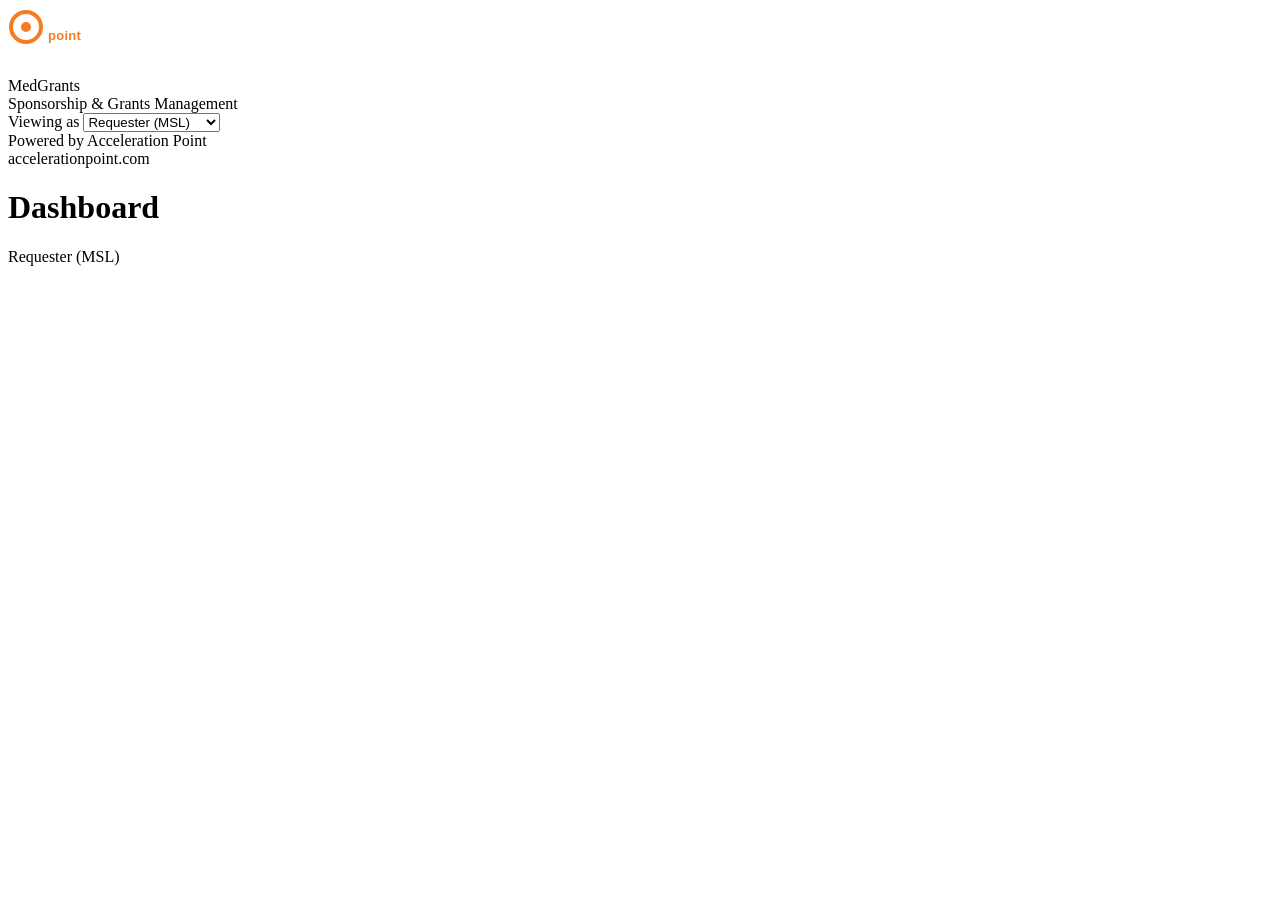
==== index.html @ fbe3c00a "Rename medgrants/index.html to index.html" ====
<!DOCTYPE html>
<html>
<head>
<meta charset="UTF-8">
<title>MedGrants — Sponsorship & Grants Management</title>
<link rel="stylesheet" href="styles.css">
</head>
<body>
<div class="toast" id="toast"></div>
<div class="app">
  <div class="sidebar">
    <div class="sidebar-brand">
      <!-- Acceleration Point Logo SVG -->
      <div id="apLogoBlock" style="margin-bottom:14px">
        <svg width="160" height="38" viewBox="0 0 160 38" xmlns="http://www.w3.org/2000/svg">
          <!-- Orange ring icon -->
          <circle cx="18" cy="19" r="15" fill="none" stroke="#F57C20" stroke-width="4"/>
          <circle cx="18" cy="19" r="5" fill="#F57C20"/>
          <!-- "acceleration" text -->
          <text x="40" y="17" font-family="-apple-system,BlinkMacSystemFont,'Segoe UI',sans-serif" font-size="13" font-weight="700" fill="#ffffff" letter-spacing="0.02em">acceleration</text>
          <!-- "point" text -->
          <text x="40" y="32" font-family="-apple-system,BlinkMacSystemFont,'Segoe UI',sans-serif" font-size="13" font-weight="700" fill="#F57C20" letter-spacing="0.02em">point</text>
        </svg>
      </div>
      <div style="height:1px;background:rgba(255,255,255,0.1);margin-bottom:12px"></div>
      <div class="product-name" id="brandProduct">MedGrants</div>
      <div class="product-sub">Sponsorship &amp; Grants Management</div>
    </div>
    <div class="role-switcher">
      <label>Viewing as</label>
      <select id="roleSelect" onchange="setRole(this.value)">
        <option value="requester">Requester (MSL)</option>
        <option value="budget">Budget Owner</option>
        <option value="medical">Medical Reviewer</option>
        <option value="legal">Legal / Compliance</option>
        <option value="admin">Admin / Leadership</option>
      </select>
    </div>
    <nav class="nav" id="sidebarNav"></nav>
    <div class="sidebar-footer">
      <div class="ap-credit" id="sidebarCredit">Powered by Acceleration Point<br>accelerationpoint.com</div>
    </div>
  </div>
  <div class="main">
    <div class="topbar">
      <h1 id="topbarTitle">Dashboard</h1>
      <div class="topbar-right">
        <span class="topbar-badge" id="topbarRole">Requester (MSL)</span>
        <button class="btn sm primary" id="topbarNewBtn" onclick="showView('submit')" style="display:none">+ New Request</button>
      </div>
    </div>
    <div class="content" id="mainContent"></div>
  </div>
</div>
<div class="overlay" id="overlay" onclick="closeDetail()"></div>
<div class="detail-panel" id="detailPanel"></div>

<script src="app.js"></script>
</body>
</html>
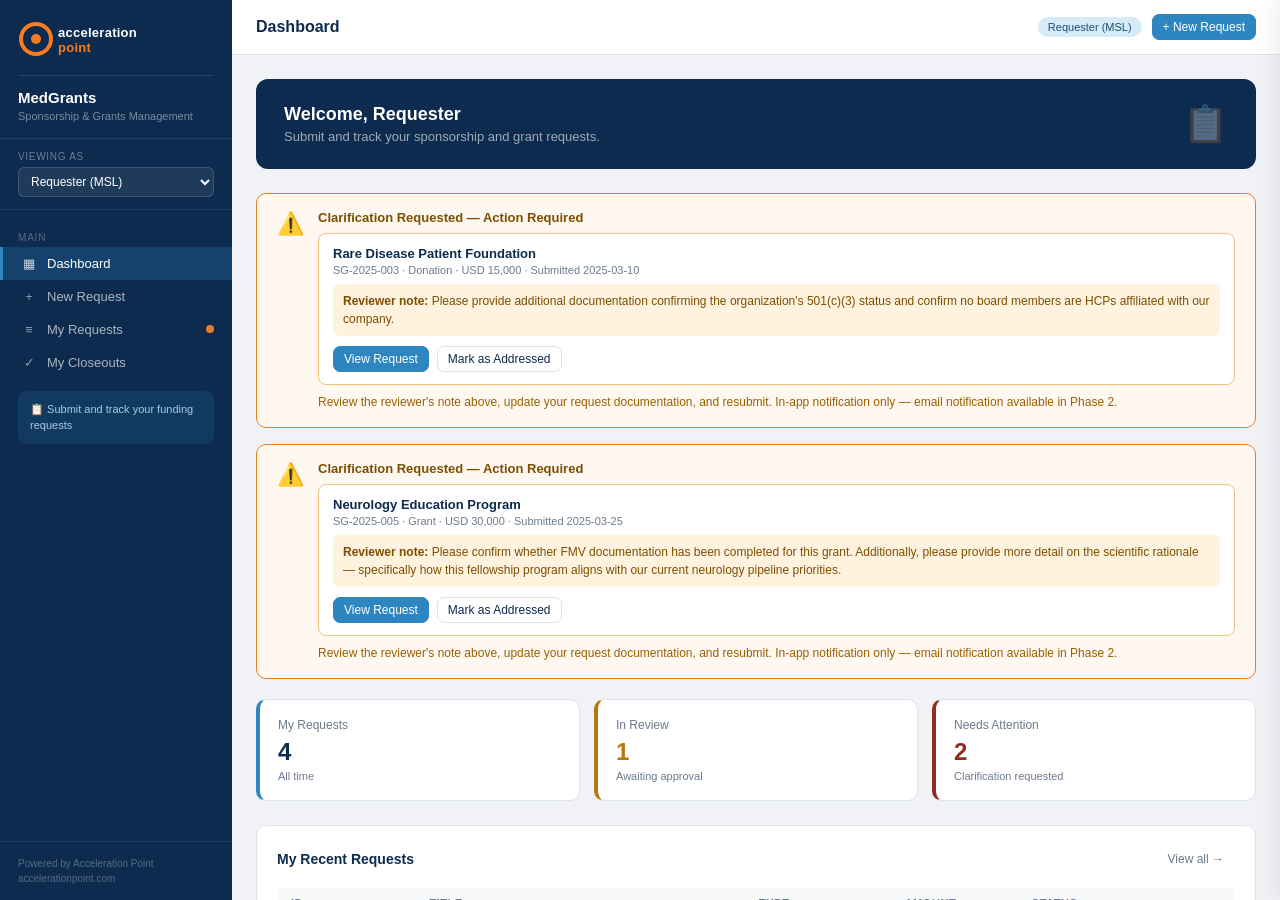
==== commit 733e1a1a: "Add files via upload Updated file" ====
--- a/index.html
+++ b/index.html
@@ -3,7 +3,166 @@
 <head>
 <meta charset="UTF-8">
 <title>MedGrants — Sponsorship & Grants Management</title>
-<link rel="stylesheet" href="styles.css">
+<style>
+  * { box-sizing: border-box; margin: 0; padding: 0; }
+  body { font-family: -apple-system, BlinkMacSystemFont, 'Segoe UI', sans-serif; background: #f0f2f5; color: #1a1a2e; font-size: 15px; }
+  :root {
+    --ap-navy: #0d2b4e; --ap-blue: #1a5276; --ap-accent: #2e86c1;
+    --ap-light: #d6eaf8; --ap-green: #1e8449; --ap-amber: #b7770d;
+    --ap-red: #922b21; --ap-border: #dde3ea; --ap-bg: #f0f2f5;
+    --ap-surface: #ffffff; --ap-muted: #6b7a8d;
+  }
+  .app { display: flex; height: 100vh; }
+  .sidebar { width: 232px; background: var(--ap-navy); display: flex; flex-direction: column; flex-shrink: 0; }
+  .sidebar-brand { padding: 20px 18px 16px; border-bottom: 1px solid rgba(255,255,255,0.1); }
+  .sidebar-brand .ap-logo { font-size: 13px; font-weight: 700; color: #fff; letter-spacing: 0.04em; margin-bottom: 2px; }
+  .sidebar-brand .ap-tag { font-size: 10px; color: rgba(255,255,255,0.5); letter-spacing: 0.06em; text-transform: uppercase; margin-bottom: 10px; }
+  .sidebar-brand .product-name { font-size: 15px; font-weight: 600; color: #fff; line-height: 1.3; }
+  .sidebar-brand .product-sub { font-size: 11px; color: rgba(255,255,255,0.45); margin-top: 2px; }
+  .role-switcher { padding: 12px 18px; border-bottom: 1px solid rgba(255,255,255,0.08); }
+  .role-switcher label { font-size: 10px; color: rgba(255,255,255,0.4); display: block; margin-bottom: 5px; text-transform: uppercase; letter-spacing: 0.07em; }
+  .role-switcher select { width: 100%; font-size: 12px; padding: 6px 8px; border: 1px solid rgba(255,255,255,0.15); border-radius: 6px; background: rgba(255,255,255,0.08); color: #fff; font-family: inherit; }
+  .role-switcher select option { background: #1a3a5c; color: #fff; }
+  .nav { padding: 10px 0; flex: 1; overflow-y: auto; }
+  .nav-section { font-size: 10px; color: rgba(255,255,255,0.3); text-transform: uppercase; letter-spacing: 0.08em; padding: 12px 18px 4px; }
+  .nav-item { display: flex; align-items: center; gap: 10px; padding: 9px 18px; cursor: pointer; font-size: 13px; color: rgba(255,255,255,0.65); border-left: 3px solid transparent; transition: all 0.15s; }
+  .nav-item:hover { background: rgba(255,255,255,0.06); color: #fff; }
+  .nav-item.active { color: #fff; background: rgba(46,134,193,0.25); border-left: 3px solid var(--ap-accent); font-weight: 500; }
+  .nav-icon { width: 16px; text-align: center; font-size: 13px; opacity: 0.8; }
+  .nav-badge { margin-left: auto; background: #c0392b; color: #fff; font-size: 10px; font-weight: 600; padding: 2px 6px; border-radius: 10px; display: none; }
+  .role-banner { margin: 10px 18px; padding: 10px 12px; border-radius: 8px; font-size: 11px; line-height: 1.5; }
+  .sidebar-footer { padding: 14px 18px; border-top: 1px solid rgba(255,255,255,0.08); }
+  .sidebar-footer .ap-credit { font-size: 10px; color: rgba(255,255,255,0.3); line-height: 1.5; }
+  .main { flex: 1; overflow-y: auto; display: flex; flex-direction: column; min-width: 0; }
+  .topbar { background: var(--ap-surface); border-bottom: 1px solid var(--ap-border); padding: 14px 24px; display: flex; align-items: center; justify-content: space-between; flex-shrink: 0; }
+  .topbar h1 { font-size: 16px; font-weight: 600; color: var(--ap-navy); }
+  .topbar-right { display: flex; align-items: center; gap: 10px; }
+  .topbar-badge { font-size: 11px; background: var(--ap-light); color: var(--ap-blue); padding: 4px 10px; border-radius: 20px; font-weight: 500; }
+  .content { padding: 24px; flex: 1; }
+  .btn { padding: 7px 14px; border-radius: 7px; font-size: 13px; cursor: pointer; border: 1px solid var(--ap-border); background: var(--ap-surface); color: var(--ap-navy); font-family: inherit; transition: all 0.15s; font-weight: 500; }
+  .btn:hover { background: #f0f2f5; }
+  .btn.primary { background: var(--ap-accent); color: #fff; border-color: var(--ap-accent); }
+  .btn.primary:hover { background: var(--ap-blue); }
+  .btn.danger { background: var(--ap-red); color: #fff; border-color: var(--ap-red); }
+  .btn.success { background: var(--ap-green); color: #fff; border-color: var(--ap-green); }
+  .btn.warning { background: var(--ap-amber); color: #fff; border-color: var(--ap-amber); }
+  .btn.sm { padding: 5px 10px; font-size: 12px; }
+  .btn.ghost { background: transparent; border-color: transparent; color: var(--ap-muted); }
+  .btn.ghost:hover { background: #f0f2f5; color: var(--ap-navy); }
+  .stats-grid { display: grid; grid-template-columns: repeat(4, 1fr); gap: 14px; margin-bottom: 24px; }
+  .stats-grid-3 { display: grid; grid-template-columns: repeat(3, 1fr); gap: 14px; margin-bottom: 24px; }
+  .stats-grid-2 { display: grid; grid-template-columns: repeat(2, 1fr); gap: 14px; margin-bottom: 24px; }
+  .stat-card { background: var(--ap-surface); border: 1px solid var(--ap-border); border-radius: 10px; padding: 18px; }
+  .stat-card.accent-left { border-left: 4px solid var(--ap-accent); }
+  .stat-card.green-left { border-left: 4px solid var(--ap-green); }
+  .stat-card.amber-left { border-left: 4px solid var(--ap-amber); }
+  .stat-card.red-left { border-left: 4px solid var(--ap-red); }
+  .stat-label { font-size: 12px; color: var(--ap-muted); margin-bottom: 6px; font-weight: 500; }
+  .stat-value { font-size: 24px; font-weight: 700; color: var(--ap-navy); }
+  .stat-sub { font-size: 11px; color: var(--ap-muted); margin-top: 4px; }
+  .card { background: var(--ap-surface); border: 1px solid var(--ap-border); border-radius: 10px; padding: 20px; margin-bottom: 16px; }
+  .card-header { display: flex; align-items: center; justify-content: space-between; margin-bottom: 16px; }
+  .card-title { font-size: 14px; font-weight: 600; color: var(--ap-navy); }
+  table { width: 100%; border-collapse: collapse; font-size: 13px; }
+  th { text-align: left; padding: 9px 14px; font-size: 11px; font-weight: 600; color: var(--ap-muted); border-bottom: 1px solid var(--ap-border); letter-spacing: 0.05em; text-transform: uppercase; background: #f8f9fb; }
+  td { padding: 11px 14px; border-bottom: 1px solid var(--ap-border); color: var(--ap-navy); vertical-align: middle; }
+  tr:last-child td { border-bottom: none; }
+  tr:hover td { background: #f8f9fb; }
+  .badge { display: inline-block; padding: 3px 9px; border-radius: 20px; font-size: 11px; font-weight: 600; }
+  .badge-pending { background: #fef3cd; color: #856404; }
+  .badge-medical { background: #d1ecf1; color: #0c5460; }
+  .badge-legal { background: #e2d9f3; color: #4a235a; }
+  .badge-approved { background: #d4edda; color: #155724; }
+  .badge-rejected { background: #f8d7da; color: #721c24; }
+  .badge-closed { background: #d1f5e8; color: #0a4d30; }
+  .badge-clarify { background: #fde8d8; color: #7d3010; }
+  .badge-type { background: #eef0f3; color: #4a5568; }
+  .badge-overdue { background: #fde8d8; color: #7d3010; }
+  .form-grid { display: grid; grid-template-columns: 1fr 1fr; gap: 16px; }
+  .form-group { display: flex; flex-direction: column; gap: 6px; }
+  .form-group.full { grid-column: 1 / -1; }
+  .form-group label { font-size: 12px; font-weight: 600; color: #374151; }
+  .form-group input, .form-group select, .form-group textarea { padding: 9px 11px; border: 1px solid #d1d5db; border-radius: 7px; font-size: 13px; font-family: inherit; background: #fff; color: var(--ap-navy); transition: border 0.15s; }
+  .form-group input:focus, .form-group select:focus, .form-group textarea:focus { outline: none; border-color: var(--ap-accent); box-shadow: 0 0 0 3px rgba(46,134,193,0.1); }
+  .form-group textarea { resize: vertical; min-height: 88px; }
+  .form-hint { font-size: 11px; color: var(--ap-muted); margin-top: 1px; }
+  .form-section-title { font-size: 11px; font-weight: 700; color: var(--ap-blue); text-transform: uppercase; letter-spacing: 0.08em; padding: 14px 0 8px; border-top: 1px solid var(--ap-border); grid-column: 1 / -1; margin-top: 6px; }
+  .form-section-title:first-child { border-top: none; margin-top: 0; padding-top: 0; }
+  .detail-panel { position: fixed; top: 0; right: 0; width: 560px; height: 100vh; background: var(--ap-surface); border-left: 1px solid var(--ap-border); z-index: 100; overflow-y: auto; transform: translateX(100%); transition: transform 0.22s cubic-bezier(.4,0,.2,1); box-shadow: -4px 0 24px rgba(0,0,0,0.08); }
+  .detail-panel.open { transform: translateX(0); }
+  .detail-header { padding: 20px 24px; border-bottom: 1px solid var(--ap-border); display: flex; align-items: flex-start; justify-content: space-between; position: sticky; top: 0; background: var(--ap-surface); z-index: 10; }
+  .detail-body { padding: 20px 24px; }
+  .info-row { display: flex; border-bottom: 1px solid #f0f2f5; padding: 10px 0; }
+  .info-label { width: 180px; font-size: 12px; color: var(--ap-muted); flex-shrink: 0; font-weight: 500; }
+  .info-value { font-size: 13px; color: var(--ap-navy); }
+  .audit-entry { padding: 10px 0; border-bottom: 1px solid #f0f2f5; display: flex; gap: 12px; }
+  .audit-time { font-size: 11px; color: var(--ap-muted); width: 140px; flex-shrink: 0; }
+  .action-bar { display: flex; gap: 8px; padding: 14px 0; flex-wrap: wrap; }
+  .rationale-block { margin: 10px 0; padding: 14px; background: #f8f9fb; border-radius: 8px; border-left: 3px solid var(--ap-border); }
+  .rationale-block.company { border-left-color: var(--ap-accent); background: #f0f7ff; }
+  .rationale-block-label { font-size: 11px; font-weight: 700; color: var(--ap-muted); margin-bottom: 6px; text-transform: uppercase; letter-spacing: 0.05em; }
+  .rationale-block.company .rationale-block-label { color: var(--ap-accent); }
+  .rationale-block-text { font-size: 13px; line-height: 1.6; color: var(--ap-navy); }
+  .section-label { font-size: 11px; font-weight: 700; color: var(--ap-muted); text-transform: uppercase; letter-spacing: 0.07em; margin: 20px 0 10px; }
+  .progress-bar { height: 6px; background: #e8ecf0; border-radius: 3px; overflow: hidden; margin-top: 6px; }
+  .progress-fill { height: 100%; border-radius: 3px; transition: width 0.3s; }
+  .filter-bar { display: flex; gap: 8px; margin-bottom: 16px; align-items: center; flex-wrap: wrap; }
+  .filter-bar select, .filter-bar input { font-size: 13px; padding: 7px 11px; border: 1px solid #d1d5db; border-radius: 7px; background: #fff; color: var(--ap-navy); font-family: inherit; }
+  .overlay { position: fixed; inset: 0; background: rgba(13,43,78,0.3); z-index: 99; display: none; backdrop-filter: blur(2px); }
+  .overlay.open { display: block; }
+  .budget-bar-row { margin-bottom: 16px; }
+  .budget-bar-label { display: flex; justify-content: space-between; font-size: 12px; margin-bottom: 5px; color: var(--ap-navy); }
+  .empty-state { text-align: center; padding: 52px 24px; color: var(--ap-muted); font-size: 14px; }
+  .sla-indicator { display: flex; align-items: center; gap: 6px; font-size: 12px; }
+  .sla-dot { width: 8px; height: 8px; border-radius: 50%; flex-shrink: 0; }
+  .sla-ok { background: #27ae60; } .sla-warn { background: #e67e22; } .sla-over { background: #e74c3c; }
+  .closeout-form { background: #f8f9fb; border-radius: 8px; padding: 18px; margin-top: 12px; border: 1px solid var(--ap-border); }
+  .export-row { display: flex; gap: 8px; margin-bottom: 16px; flex-wrap: wrap; }
+  .toast { position: fixed; bottom: 28px; right: 28px; background: var(--ap-navy); color: #fff; padding: 14px 20px; border-radius: 10px; font-size: 13px; font-weight: 500; z-index: 200; opacity: 0; transform: translateY(10px); transition: all 0.25s; pointer-events: none; box-shadow: 0 4px 20px rgba(0,0,0,0.2); }
+  .toast.show { opacity: 1; transform: translateY(0); }
+  .settings-grid { display: grid; grid-template-columns: 220px 1fr; gap: 20px; }
+  .settings-nav { background: var(--ap-surface); border: 1px solid var(--ap-border); border-radius: 10px; overflow: hidden; height: fit-content; }
+  .settings-nav-item { padding: 11px 16px; font-size: 13px; cursor: pointer; color: var(--ap-muted); border-left: 3px solid transparent; transition: all 0.15s; }
+  .settings-nav-item:hover { background: #f8f9fb; color: var(--ap-navy); }
+  .settings-nav-item.active { color: var(--ap-navy); background: var(--ap-light); border-left-color: var(--ap-accent); font-weight: 600; }
+  .settings-panel { background: var(--ap-surface); border: 1px solid var(--ap-border); border-radius: 10px; padding: 24px; }
+  .settings-panel h3 { font-size: 15px; font-weight: 600; color: var(--ap-navy); margin-bottom: 6px; }
+  .settings-panel p { font-size: 13px; color: var(--ap-muted); margin-bottom: 20px; }
+  .tag-list { display: flex; flex-wrap: wrap; gap: 8px; margin-bottom: 14px; }
+  .tag-item { display: flex; align-items: center; gap: 6px; background: var(--ap-light); color: var(--ap-blue); padding: 5px 12px; border-radius: 20px; font-size: 13px; font-weight: 500; }
+  .tag-remove { cursor: pointer; color: var(--ap-blue); font-size: 14px; line-height: 1; opacity: 0.7; }
+  .tag-remove:hover { opacity: 1; }
+  .tag-add-row { display: flex; gap: 8px; }
+  .tag-add-row input { flex: 1; padding: 8px 11px; border: 1px solid #d1d5db; border-radius: 7px; font-size: 13px; font-family: inherit; }
+  .branding-preview { background: var(--ap-navy); color: #fff; border-radius: 10px; padding: 18px; margin-top: 16px; }
+  .branding-preview .prev-logo { font-size: 14px; font-weight: 700; }
+  .branding-preview .prev-tag { font-size: 10px; opacity: 0.5; text-transform: uppercase; letter-spacing: 0.06em; margin-bottom: 8px; }
+  .branding-preview .prev-product { font-size: 16px; font-weight: 600; margin-top: 6px; }
+  .divider { border: none; border-top: 1px solid var(--ap-border); margin: 20px 0; }
+  .sla-config-row { display: flex; align-items: center; gap: 12px; margin-bottom: 12px; }
+  .sla-config-row label { width: 180px; font-size: 13px; color: var(--ap-navy); font-weight: 500; }
+  .sla-config-row input { width: 80px; padding: 7px 10px; border: 1px solid #d1d5db; border-radius: 7px; font-size: 13px; text-align: center; }
+  .sla-config-row span { font-size: 12px; color: var(--ap-muted); }
+  .welcome-card { background: var(--ap-navy); color: #fff; border-radius: 12px; padding: 24px 28px; margin-bottom: 24px; display: flex; align-items: center; justify-content: space-between; }
+  .welcome-card .wc-left h2 { font-size: 18px; font-weight: 700; margin-bottom: 4px; }
+  .welcome-card .wc-left p { font-size: 13px; color: rgba(255,255,255,0.6); }
+  .welcome-card .wc-right { font-size: 36px; opacity: 0.3; }
+
+  /* ── Clarification Alert ── */
+  .clarify-alert { background: #fff8f0; border: 1.5px solid #e67e22; border-radius: 10px; padding: 16px 20px; margin-bottom: 16px; display: flex; gap: 14px; align-items: flex-start; }
+  .clarify-alert-icon { font-size: 22px; flex-shrink: 0; margin-top: 1px; }
+  .clarify-alert-body { flex: 1; }
+  .clarify-alert-title { font-size: 13px; font-weight: 700; color: #7d4e00; margin-bottom: 4px; }
+  .clarify-alert-desc { font-size: 12px; color: #9a6000; line-height: 1.5; }
+  .clarify-alert-actions { display: flex; gap: 8px; margin-top: 10px; flex-wrap: wrap; }
+  .clarify-item { background: #fff; border: 1px solid #f0c080; border-radius: 8px; padding: 12px 14px; margin-bottom: 8px; }
+  .clarify-item-title { font-size: 13px; font-weight: 600; color: var(--ap-navy); margin-bottom: 3px; }
+  .clarify-item-meta { font-size: 11px; color: var(--ap-muted); margin-bottom: 8px; }
+  .clarify-item-note { font-size: 12px; color: #7d4e00; background: #fff3e0; padding: 8px 10px; border-radius: 6px; margin-bottom: 8px; line-height: 1.5; }
+
+  /* Notification dot on nav */
+  .nav-alert-dot { width: 8px; height: 8px; background: #e67e22; border-radius: 50%; margin-left: auto; flex-shrink: 0; }
+</style>
 </head>
 <body>
 <div class="toast" id="toast"></div>
@@ -55,6 +214,595 @@
 <div class="overlay" id="overlay" onclick="closeDetail()"></div>
 <div class="detail-panel" id="detailPanel"></div>
 
-<script src="app.js"></script>
+<script>
+function saveState(){try{localStorage.setItem('mg_requests',JSON.stringify(STATE.requests));localStorage.setItem('mg_budgets',JSON.stringify(STATE.budgets));}catch(e){}}
+function saveSettings(){try{localStorage.setItem('mg_settings',JSON.stringify(SETTINGS));}catch(e){}}
+function loadSettings(){try{const s=localStorage.getItem('mg_settings');if(s)Object.assign(SETTINGS,JSON.parse(s));}catch(e){}}
+function loadState(){try{const r=localStorage.getItem('mg_requests');const b=localStorage.getItem('mg_budgets');if(r)STATE.requests=JSON.parse(r);if(b)STATE.budgets=JSON.parse(b);}catch(e){}}
+
+const ROLE_NAV = {
+  requester:[
+    {id:'dashboard',label:'Dashboard',icon:'▦',section:'Main'},
+    {id:'submit',label:'New Request',icon:'+'},
+    {id:'myrequests',label:'My Requests',icon:'≡',clarifyDot:true},
+    {id:'closeout',label:'My Closeouts',icon:'✓'},
+  ],
+  budget:[
+    {id:'dashboard',label:'Dashboard',icon:'▦',section:'Main'},
+    {id:'requests',label:'All Requests',icon:'≡'},
+    {id:'budget',label:'Budget Tracker',icon:'$',section:'Reports'},
+    {id:'sla',label:'SLA Monitor',icon:'⏱',badge:true},
+  ],
+  medical:[
+    {id:'dashboard',label:'Dashboard',icon:'▦',section:'Main'},
+    {id:'requests',label:'All Requests',icon:'≡'},
+    {id:'sla',label:'SLA Monitor',icon:'⏱',badge:true,section:'Reports'},
+  ],
+  legal:[
+    {id:'dashboard',label:'Dashboard',icon:'▦',section:'Main'},
+    {id:'requests',label:'All Requests',icon:'≡'},
+    {id:'transparency',label:'Transparency',icon:'◈',section:'Reports'},
+    {id:'sla',label:'SLA Monitor',icon:'⏱',badge:true},
+  ],
+  admin:[
+    {id:'dashboard',label:'Dashboard',icon:'▦',section:'Main'},
+    {id:'requests',label:'All Requests',icon:'≡'},
+    {id:'submit',label:'New Request',icon:'+'},
+    {id:'closeout',label:'Closeout',icon:'✓',section:'Operations'},
+    {id:'budget',label:'Budget Tracker',icon:'$'},
+    {id:'transparency',label:'Transparency',icon:'◈'},
+    {id:'sla',label:'SLA Monitor',icon:'⏱',badge:true},
+    {id:'audit',label:'Audit Log',icon:'◎'},
+    {id:'settings',label:'Settings',icon:'⚙',section:'Admin'},
+  ]
+};
+
+const ROLE_BANNERS = {
+  requester:{bg:'rgba(46,134,193,0.15)',color:'#a9cce3',icon:'📋',desc:'Submit and track your funding requests'},
+  budget:{bg:'rgba(183,119,13,0.15)',color:'#f9d97e',icon:'💰',desc:'Review and approve budget allocations'},
+  medical:{bg:'rgba(30,132,73,0.15)',color:'#a9dfbf',icon:'🔬',desc:'Review scientific merit and strategic alignment'},
+  legal:{bg:'rgba(142,68,173,0.15)',color:'#d7bde2',icon:'⚖️',desc:'Review compliance and regulatory requirements'},
+  admin:{bg:'rgba(255,255,255,0.08)',color:'rgba(255,255,255,0.7)',icon:'👑',desc:'Full access — all modules and settings'},
+};
+
+const SETTINGS = {
+  brandName:'Acceleration Point',brandTagline:'Empowering Medical Affairs',productName:'MedGrants',
+  therapeuticAreas:['Oncology','Cardiology','Neurology','Rare Disease','Immunology','Hematology','Respiratory','Other'],
+  regions:['North America','Europe','APAC','LATAM','Middle East & Africa'],
+  currencies:['USD','EUR','GBP','JPY','CHF'],
+  costCenters:['CC-101','CC-102','CC-103','CC-104','CC-201','CC-202','CC-203','CC-204','CC-301','CC-302'],
+  transparencyCategories:['Sponsorship - Congress','Educational Grant','Research Grant - IIT','Charitable Donation','Advisory Board','Speaker Fee','Investigator Meeting'],
+  requestTypes:['Sponsorship','Grant','Donation'],
+  approverLabels:{budget:'Budget Owner',medical:'Medical Reviewer',legal:'Legal / Compliance'},
+  sla:{budget:2,medical:4,legal:4}
+};
+
+const NOW_BASE=new Date('2025-04-10T12:00:00');
+function nowStr(){return NOW_BASE.toISOString().slice(0,16).replace('T',' ');}
+const REQUESTER_IDENTITY='Dr. Sarah Chen';
+
+const DEFAULT_REQUESTS=[
+  {id:'SG-2025-001',type:'Sponsorship',title:'ASCO Annual Meeting 2025',requester:'Dr. Sarah Chen',requesterTitle:'MSL',region:'North America',ta:'Oncology',amount:45000,currency:'USD',beneficiary:'American Society of Clinical Oncology',benefType:'HCO',benefCountry:'United States',quarter:'Q2',costCenter:'CC-102',status:'Legal Review',submitted:'2025-04-01',eventDate:'2025-06-02',fmv:true,commercial:false,rationale:'Scientific congress supporting key oncology KOL engagement and data dissemination.',companyBenefit:'Positions the company as a committed partner to the oncology community; provides a platform to engage with key opinion leaders ahead of upcoming data readouts.',sunshine:true,transparencyCategory:'Sponsorship - Congress',closeout:null,sla:{budgetDue:'2025-04-03',medicalDue:'2025-04-07',legalDue:'2025-04-11',budgetDone:'2025-04-02',medicalDone:'2025-04-05',legalDone:null},audit:[{ts:'2025-04-01 09:00',user:'Dr. Sarah Chen',action:'Request submitted.'},{ts:'2025-04-02 11:20',user:'John Marcus (Budget Owner)',action:'Budget approved — $45,000 reserved. Routed to Medical Review.'},{ts:'2025-04-05 14:10',user:'Dr. Patel (Medical Reviewer)',action:'Medical review approved. Routed to Legal / Compliance.'}]},
+  {id:'SG-2025-002',type:'Grant',title:'Cardiovascular Outcomes IIT',requester:'Mark Liu',requesterTitle:'Medical Director',region:'Europe',ta:'Cardiology',amount:120000,currency:'EUR',beneficiary:'Dr. Hans Weber',benefType:'HCP',benefCountry:'Germany',quarter:'Q2',costCenter:'CC-204',status:'Medical Review',submitted:'2025-04-03',eventDate:'2025-07-15',fmv:true,commercial:false,rationale:'Investigator-initiated trial examining CV outcomes in high-risk patients.',companyBenefit:'Generates independent real-world evidence; strengthens scientific credibility through peer-led research.',sunshine:false,transparencyCategory:'Research Grant - IIT',closeout:null,sla:{budgetDue:'2025-04-05',medicalDue:'2025-04-09',legalDue:'2025-04-13',budgetDone:'2025-04-04',medicalDone:null,legalDone:null},audit:[{ts:'2025-04-03 10:00',user:'Mark Liu',action:'Request submitted.'},{ts:'2025-04-04 09:45',user:'Lisa Park (Budget Owner)',action:'Budget approved — €120,000 reserved. Routed to Medical Review.'}]},
+  {id:'SG-2025-003',type:'Donation',title:'Rare Disease Patient Foundation',requester:'Dr. Sarah Chen',requesterTitle:'MSL',region:'North America',ta:'Rare Disease',amount:15000,currency:'USD',beneficiary:'RD Patient Foundation',benefType:'HCO',benefCountry:'United States',quarter:'Q1',costCenter:'CC-301',status:'Clarification Requested',submitted:'2025-03-10',eventDate:'2025-04-20',fmv:true,commercial:false,rationale:'Charitable contribution to patient advocacy organization aligned with therapeutic focus.',companyBenefit:"Demonstrates corporate social responsibility and deepens the company's relationship with the rare disease patient community.",sunshine:true,transparencyCategory:'Charitable Donation',closeout:null,clarificationNote:'Please provide additional documentation confirming the organization\'s 501(c)(3) status and confirm no board members are HCPs affiliated with our company.',sla:{budgetDue:'2025-03-12',medicalDue:'2025-03-14',legalDue:'2025-03-16',budgetDone:'2025-03-11',medicalDone:'2025-03-12',legalDone:null},audit:[{ts:'2025-03-10 08:30',user:'Dr. Sarah Chen',action:'Request submitted.'},{ts:'2025-03-11 10:00',user:'John Marcus (Budget Owner)',action:'Budget approved.'},{ts:'2025-03-12 15:30',user:'Dr. Patel (Medical Reviewer)',action:'Medical review approved.'},{ts:'2025-03-14 09:15',user:'Claire Osei (Legal/Compliance)',action:'Clarification requested — additional compliance documentation required before this request can be approved.'}]},
+  {id:'SG-2025-004',type:'Sponsorship',title:'ESC Congress 2025',requester:'Mark Liu',requesterTitle:'Medical Director',region:'Europe',ta:'Cardiology',amount:60000,currency:'EUR',beneficiary:'European Society of Cardiology',benefType:'HCO',benefCountry:'Belgium',quarter:'Q3',costCenter:'CC-204',status:'Pending Budget Review',submitted:'2025-04-08',eventDate:'2025-08-30',fmv:true,commercial:false,rationale:"Premier European cardiology congress — key platform for data presentations.",companyBenefit:"Provides visibility among European cardiology thought leaders; aligns with EU market expansion strategy.",sunshine:false,transparencyCategory:'Sponsorship - Congress',closeout:null,sla:{budgetDue:'2025-04-10',medicalDue:'2025-04-14',legalDue:'2025-04-18',budgetDone:null,medicalDone:null,legalDone:null},audit:[{ts:'2025-04-08 11:00',user:'Mark Liu',action:'Request submitted — pending budget owner review.'}]},
+  {id:'SG-2025-005',type:'Grant',title:'Neurology Education Program',requester:'Dr. Sarah Chen',requesterTitle:'MSL',region:'North America',ta:'Neurology',amount:30000,currency:'USD',beneficiary:'AAN Foundation',benefType:'HCO',benefCountry:'United States',quarter:'Q2',costCenter:'CC-105',status:'Clarification Requested',submitted:'2025-03-25',eventDate:'2025-05-10',fmv:false,commercial:false,rationale:'Educational grant for neurology fellowship program.',companyBenefit:'Supports HCP education in a disease area where unmet need remains high.',sunshine:true,transparencyCategory:'Educational Grant',closeout:null,clarificationNote:'Please confirm whether FMV documentation has been completed for this grant. Additionally, please provide more detail on the scientific rationale — specifically how this fellowship program aligns with our current neurology pipeline priorities.',clarificationFromStage:'Medical Review',messages:[],sla:{budgetDue:'2025-03-27',medicalDue:'2025-03-31',legalDue:null,budgetDone:'2025-03-26',medicalDone:null,legalDone:null},audit:[{ts:'2025-03-25 09:00',user:'Dr. Sarah Chen',action:'Request submitted.'},{ts:'2025-03-26 14:00',user:'John Marcus (Budget Owner)',action:'Budget approved.'},{ts:'2025-03-28 10:30',user:'Dr. Patel (Medical Reviewer)',action:'Clarification requested at Medical Review stage. Note to requester: "Please confirm whether FMV documentation has been completed for this grant. Additionally, please provide more detail on the scientific rationale." In-platform alert sent to requester.'}]},
+  {id:'SG-2025-006',type:'Sponsorship',title:'Hematology Society Spring Symposium',requester:'Dr. Sarah Chen',requesterTitle:'MSL',region:'North America',ta:'Oncology',amount:22000,currency:'USD',beneficiary:'American Hematology Society',benefType:'HCO',benefCountry:'United States',quarter:'Q2',costCenter:'CC-102',status:'Closed / Completed',submitted:'2025-02-15',eventDate:'2025-03-28',fmv:true,commercial:false,rationale:'Annual spring symposium for hematology KOLs.',companyBenefit:'Maintained presence among hematology KOLs; foundation for follow-up scientific exchanges with five high-priority accounts.',sunshine:true,transparencyCategory:'Sponsorship - Congress',closeout:{actualSpend:19800,attendance:142,outcomeNotes:'Event held as planned. 142 attendees. Sponsor acknowledgment displayed appropriately. No promotional content observed.',confirmed:true,closedDate:'2025-04-02'},sla:{budgetDue:'2025-02-17',medicalDue:'2025-02-21',legalDue:'2025-02-25',budgetDone:'2025-02-16',medicalDone:'2025-02-20',legalDone:'2025-02-24'},audit:[{ts:'2025-02-15 08:00',user:'Dr. Sarah Chen',action:'Request submitted.'},{ts:'2025-02-16 10:00',user:'John Marcus (Budget Owner)',action:'Budget approved.'},{ts:'2025-02-20 09:00',user:'Dr. Patel (Medical Reviewer)',action:'Medical review approved.'},{ts:'2025-02-24 14:00',user:'Claire Osei (Legal/Compliance)',action:'Legal review approved.'},{ts:'2025-04-02 11:00',user:'Dr. Sarah Chen',action:'Post-event closeout submitted. Actual: $19,800 vs committed $22,000. Variance: -$2,200.'}]},
+];
+const DEFAULT_BUDGETS=[
+  {region:'North America',ta:'Oncology',quarter:'Q2',total:200000,committed:67000,actual:19800},
+  {region:'North America',ta:'Neurology',quarter:'Q2',total:80000,committed:0,actual:0},
+  {region:'North America',ta:'Rare Disease',quarter:'Q1',total:50000,committed:15000,actual:0},
+  {region:'Europe',ta:'Cardiology',quarter:'Q2',total:300000,committed:120000,actual:0},
+  {region:'Europe',ta:'Cardiology',quarter:'Q3',total:300000,committed:60000,actual:0},
+];
+
+const STATE={role:'requester',view:'dashboard',requests:JSON.parse(JSON.stringify(DEFAULT_REQUESTS)),budgets:JSON.parse(JSON.stringify(DEFAULT_BUDGETS)),nextId:7,settingsTab:'branding'};
+const ROLE_MAP={requester:{label:'Requester (MSL)',canApprove:false,approvalStep:null},budget:{label:'Budget Owner',canApprove:true,approvalStep:'Pending Budget Review'},medical:{label:'Medical Reviewer',canApprove:true,approvalStep:'Medical Review'},legal:{label:'Legal / Compliance',canApprove:true,approvalStep:'Legal Review'},admin:{label:'Admin / Leadership',canApprove:false,approvalStep:null}};
+const STATUS_FLOW=['Pending Budget Review','Medical Review','Legal Review','Approved'];
+const STATUS_BADGE={'Pending Budget Review':'badge-pending','Medical Review':'badge-medical','Legal Review':'badge-legal','Approved':'badge-approved','Rejected':'badge-rejected','Closed / Completed':'badge-closed','Clarification Requested':'badge-clarify'};
+
+function getSLAStatus(r){const today='2025-04-10';const due={'Pending Budget Review':r.sla.budgetDue,'Medical Review':r.sla.medicalDue,'Legal Review':r.sla.legalDue}[r.status];if(!due)return{status:'ok',label:'N/A'};const days=Math.ceil((new Date(due)-new Date(today))/86400000);if(days<0)return{status:'over',label:`${Math.abs(days)}d overdue`};if(days<=1)return{status:'warn',label:'Due today'};return{status:'ok',label:`${days}d remaining`};}
+function getOverdueCount(){return STATE.requests.filter(r=>['Pending Budget Review','Medical Review','Legal Review'].includes(r.status)&&getSLAStatus(r).status==='over').length;}
+function myRequests(){return STATE.requests.filter(r=>r.requester===REQUESTER_IDENTITY);}
+function myClarifications(){return myRequests().filter(r=>r.status==='Clarification Requested');}
+function showToast(msg){const t=document.getElementById('toast');t.textContent=msg;t.classList.add('show');setTimeout(()=>t.classList.remove('show'),3000);}
+
+function buildNav(){
+  const items=ROLE_NAV[STATE.role]||ROLE_NAV.admin;
+  const overdue=getOverdueCount();
+  const clarifyCount=myClarifications().length;
+  let html='';let lastSection='';
+  items.forEach(item=>{
+    if(item.section&&item.section!==lastSection){html+=`<div class="nav-section">${item.section}</div>`;lastSection=item.section;}
+    const active=STATE.view===item.id?'active':'';
+    const badge=item.badge&&overdue>0?`<span class="nav-badge" style="display:inline">${overdue}</span>`:'';
+    const dot=item.clarifyDot&&clarifyCount>0?`<span class="nav-alert-dot" title="${clarifyCount} clarification${clarifyCount>1?'s':''} needed"></span>`:'';
+    html+=`<div class="nav-item ${active}" onclick="showView('${item.id}')" id="nav-${item.id}"><span class="nav-icon">${item.icon}</span>${item.label}${badge}${dot}</div>`;
+  });
+  const b=ROLE_BANNERS[STATE.role];
+  html+=`<div class="role-banner" style="background:${b.bg};margin-top:12px"><div style="font-size:11px;color:${b.color};line-height:1.5">${b.icon} ${b.desc}</div></div>`;
+  document.getElementById('sidebarNav').innerHTML=html;
+}
+
+function setRole(r){
+  STATE.role=r;
+  document.getElementById('topbarRole').textContent=ROLE_MAP[r]?.label||r;
+  document.getElementById('topbarNewBtn').style.display=(r==='requester'||r==='admin')?'':'none';
+  STATE.view='dashboard';
+  buildNav();renderView();
+}
+
+function showView(v){
+  STATE.view=v;buildNav();
+  const titles={dashboard:'Dashboard',requests:'All Requests',submit:'New Request',myrequests:'My Requests',closeout:'Post-Event Closeout',budget:'Budget Tracker',transparency:'Transparency Reporting',sla:'SLA Monitor',audit:'Audit Log',settings:'Admin Settings'};
+  document.getElementById('topbarTitle').textContent=titles[v]||v;
+  renderView();
+}
+
+function renderView(){
+  const views={dashboard:renderDashboard,requests:renderRequests,submit:renderSubmit,myrequests:renderMyRequests,closeout:renderCloseout,budget:renderBudget,transparency:renderTransparency,sla:renderSLA,audit:renderAuditLog,settings:renderSettings};
+  (views[STATE.view]||renderDashboard)();
+}
+
+// ── CLARIFICATION ALERT COMPONENT ──
+function renderClarificationAlerts(){
+  const items=myClarifications();
+  if(!items.length)return'';
+  return`<div style="margin-bottom:20px">
+    ${items.map(r=>`
+      <div class="clarify-alert">
+        <div class="clarify-alert-icon">⚠️</div>
+        <div class="clarify-alert-body">
+          <div class="clarify-alert-title">Clarification Requested — Action Required</div>
+          <div style="margin-top:8px">
+            <div class="clarify-item">
+              <div class="clarify-item-title">${r.title}</div>
+              <div class="clarify-item-meta">${r.id} · ${r.type} · ${r.currency} ${r.amount.toLocaleString()} · Submitted ${r.submitted}</div>
+              ${r.clarificationNote?`<div class="clarify-item-note"><strong>Reviewer note:</strong> ${r.clarificationNote}</div>`:''}
+              <div class="clarify-alert-actions">
+                <button class="btn sm primary" onclick="openDetail('${r.id}')">View Request</button>
+                <button class="btn sm" onclick="dismissClarify('${r.id}')">Mark as Addressed</button>
+              </div>
+            </div>
+          </div>
+          <div class="clarify-alert-desc" style="margin-top:4px">Review the reviewer's note above, update your request documentation, and resubmit. In-app notification only — email notification available in Phase 2.</div>
+        </div>
+      </div>
+    `).join('')}
+  </div>`;
+}
+
+function dismissClarify(id){
+  const r=STATE.requests.find(x=>x.id===id);if(!r)return;
+  const returnStage=r.clarificationFromStage||'Pending Budget Review';
+  const stageLabel={
+    'Pending Budget Review': SETTINGS.approverLabels.budget||'Budget Owner',
+    'Medical Review': SETTINGS.approverLabels.medical||'Medical Reviewer',
+    'Legal Review': SETTINGS.approverLabels.legal||'Legal / Compliance'
+  }[returnStage]||returnStage;
+  r.status=returnStage;
+  r.audit.push({ts:nowStr(),user:REQUESTER_IDENTITY,action:`Clarification marked as addressed. Request routed back to ${stageLabel} (bypassing previously completed review steps).`});
+  saveState();closeDetail();buildNav();renderView();showToast(`Request routed back to ${stageLabel}.`);
+}
+
+// ── DASHBOARDS ──
+function renderDashboard(){
+  if(STATE.role==='requester')return renderDashboardRequester();
+  if(STATE.role==='budget')return renderDashboardBudget();
+  if(STATE.role==='medical')return renderDashboardMedical();
+  if(STATE.role==='legal')return renderDashboardLegal();
+  renderDashboardAdmin();
+}
+
+function renderDashboardRequester(){
+  const mine=myRequests();
+  const pending=mine.filter(r=>['Pending Budget Review','Medical Review','Legal Review'].includes(r.status)).length;
+  const approved=mine.filter(r=>r.status==='Approved'||r.status==='Closed / Completed').length;
+  const needsCloseout=mine.filter(r=>r.status==='Approved'&&!r.closeout);
+  const clarify=myClarifications();
+  document.getElementById('mainContent').innerHTML=`
+    <div class="welcome-card"><div class="wc-left"><h2>Welcome, Requester</h2><p>Submit and track your sponsorship and grant requests.</p></div><div class="wc-right">📋</div></div>
+    ${renderClarificationAlerts()}
+    <div class="stats-grid-3">
+      <div class="stat-card accent-left"><div class="stat-label">My Requests</div><div class="stat-value">${mine.length}</div><div class="stat-sub">All time</div></div>
+      <div class="stat-card amber-left"><div class="stat-label">In Review</div><div class="stat-value" style="color:var(--ap-amber)">${pending}</div><div class="stat-sub">Awaiting approval</div></div>
+      <div class="stat-card ${clarify.length>0?'red-left':'green-left'}"><div class="stat-label">${clarify.length>0?'Needs Attention':'Approved / Closed'}</div><div class="stat-value" style="color:${clarify.length>0?'var(--ap-red)':'var(--ap-green)'}">${clarify.length>0?clarify.length:approved}</div><div class="stat-sub">${clarify.length>0?'Clarification requested':'Completed'}</div></div>
+    </div>
+    ${needsCloseout.length>0?`<div class="card" style="border-left:4px solid var(--ap-amber)"><div class="card-header"><span class="card-title">Closeout Required</span><span class="badge badge-overdue">${needsCloseout.length} item${needsCloseout.length>1?'s':''}</span></div><table><thead><tr><th>ID</th><th>Title</th><th>Committed</th><th>Event Date</th><th>Action</th></tr></thead><tbody>${needsCloseout.map(r=>`<tr><td style="font-family:monospace;font-size:12px">${r.id}</td><td>${r.title}</td><td>${r.currency} ${r.amount.toLocaleString()}</td><td>${r.eventDate}</td><td><button class="btn sm warning" onclick="openCloseoutForm('${r.id}')">Closeout</button></td></tr>`).join('')}</tbody></table></div>`:''}
+    <div class="card"><div class="card-header"><span class="card-title">My Recent Requests</span><button class="btn sm ghost" onclick="showView('myrequests')">View all →</button></div>
+    ${mine.length===0?`<div class="empty-state">No requests yet.<br><br><button class="btn primary" onclick="showView('submit')">Submit Your First Request</button></div>`:`
+    <table><thead><tr><th>ID</th><th>Title</th><th>Type</th><th>Amount</th><th>Status</th></tr></thead><tbody>${mine.slice().reverse().slice(0,5).map(r=>`<tr onclick="openDetail('${r.id}')" style="cursor:pointer"><td style="font-family:monospace;font-size:12px">${r.id}</td><td>${r.title}</td><td><span class="badge badge-type">${r.type}</span></td><td>${r.currency} ${r.amount.toLocaleString()}</td><td><span class="badge ${STATUS_BADGE[r.status]||'badge-type'}">${r.status}</span></td></tr>`).join('')}</tbody></table>`}
+    </div>
+    <div style="text-align:center;padding:8px"><button class="btn primary" onclick="showView('submit')">+ Submit New Request</button></div>`;
+}
+
+function renderDashboardBudget(){
+  const pending=STATE.requests.filter(r=>r.status==='Pending Budget Review');
+  const overdue=pending.filter(r=>getSLAStatus(r).status==='over').length;
+  const totalCommitted=STATE.budgets.reduce((a,b)=>a+b.committed,0);
+  const totalBudget=STATE.budgets.reduce((a,b)=>a+b.total,0);
+  document.getElementById('mainContent').innerHTML=`
+    <div class="welcome-card"><div class="wc-left"><h2>Budget Owner View</h2><p>Review requests pending budget approval and monitor spend.</p></div><div class="wc-right">💰</div></div>
+    <div class="stats-grid">
+      <div class="stat-card accent-left"><div class="stat-label">Pending Your Review</div><div class="stat-value" style="color:var(--ap-amber)">${pending.length}</div><div class="stat-sub">${overdue>0?`<span style="color:var(--ap-red);font-weight:600">${overdue} overdue</span>`:'All within SLA'}</div></div>
+      <div class="stat-card"><div class="stat-label">Total Committed</div><div class="stat-value" style="color:var(--ap-accent)">$${totalCommitted.toLocaleString()}</div></div>
+      <div class="stat-card"><div class="stat-label">Total Budget</div><div class="stat-value">$${totalBudget.toLocaleString()}</div></div>
+      <div class="stat-card"><div class="stat-label">Budget Utilized</div><div class="stat-value">${Math.round(totalCommitted/totalBudget*100)}%</div></div>
+    </div>
+    ${pending.length>0?`<div class="card"><div class="card-header"><span class="card-title">Pending Your Approval</span><span class="badge badge-pending">${pending.length} item${pending.length>1?'s':''}</span></div><table><thead><tr><th>ID</th><th>Title</th><th>Requester</th><th>Amount</th><th>SLA</th><th>Action</th></tr></thead><tbody>${pending.map(r=>{const sla=getSLAStatus(r);return`<tr><td style="font-family:monospace;font-size:12px">${r.id}</td><td><strong style="font-weight:600">${r.title}</strong><br><span style="font-size:11px;color:var(--ap-muted)">${r.ta} · ${r.region}</span></td><td style="font-size:12px">${r.requester}</td><td style="font-weight:600">${r.currency} ${r.amount.toLocaleString()}</td><td><div class="sla-indicator"><div class="sla-dot sla-${sla.status}"></div>${sla.label}</div></td><td><button class="btn sm primary" onclick="openDetail('${r.id}')">Review</button></td></tr>`;}).join('')}</tbody></table></div>`:`<div class="card"><div class="empty-state">No requests pending your review.</div></div>`}
+    <div class="card"><div class="card-header"><span class="card-title">Budget Utilization</span><button class="btn sm ghost" onclick="showView('budget')">Full tracker →</button></div>${STATE.budgets.map(b=>{const pct=Math.round(b.committed/b.total*100);return`<div class="budget-bar-row"><div class="budget-bar-label"><span>${b.region} — ${b.ta} (${b.quarter})</span><span style="color:var(--ap-muted)">${b.committed.toLocaleString()} / ${b.total.toLocaleString()} (${pct}%)</span></div><div class="progress-bar"><div class="progress-fill" style="width:${pct}%;background:${pct>85?'var(--ap-red)':pct>60?'var(--ap-amber)':'var(--ap-accent)'}"></div></div></div>`;}).join('')}</div>`;
+}
+
+function renderDashboardMedical(){
+  const pending=STATE.requests.filter(r=>r.status==='Medical Review');
+  const overdue=pending.filter(r=>getSLAStatus(r).status==='over').length;
+  document.getElementById('mainContent').innerHTML=`
+    <div class="welcome-card"><div class="wc-left"><h2>Medical Reviewer View</h2><p>Evaluate requests awaiting your scientific and strategic review.</p></div><div class="wc-right">🔬</div></div>
+    <div class="stats-grid-3">
+      <div class="stat-card accent-left"><div class="stat-label">Pending Your Review</div><div class="stat-value" style="color:var(--ap-amber)">${pending.length}</div><div class="stat-sub">${overdue>0?`<span style="color:var(--ap-red);font-weight:600">${overdue} overdue SLA</span>`:'All within SLA'}</div></div>
+      <div class="stat-card"><div class="stat-label">Reviewed This Cycle</div><div class="stat-value" style="color:var(--ap-green)">${STATE.requests.filter(r=>r.sla.medicalDone).length}</div></div>
+      <div class="stat-card"><div class="stat-label">Avg Medical Review Time</div><div class="stat-value">2.5d</div><div class="stat-sub">vs 4d SLA target</div></div>
+    </div>
+    ${pending.length>0?`<div class="card"><div class="card-header"><span class="card-title">Pending Your Review</span><span class="badge badge-medical">${pending.length}</span></div><table><thead><tr><th>ID</th><th>Title</th><th>Type</th><th>Requester</th><th>Amount</th><th>SLA</th><th>Action</th></tr></thead><tbody>${pending.map(r=>{const sla=getSLAStatus(r);return`<tr><td style="font-family:monospace;font-size:12px">${r.id}</td><td><strong style="font-weight:600">${r.title}</strong><br><span style="font-size:11px;color:var(--ap-muted)">${r.ta} · ${r.region}</span></td><td><span class="badge badge-type">${r.type}</span></td><td style="font-size:12px">${r.requester}</td><td style="font-weight:600">${r.currency} ${r.amount.toLocaleString()}</td><td><div class="sla-indicator"><div class="sla-dot sla-${sla.status}"></div>${sla.label}</div></td><td><button class="btn sm primary" onclick="openDetail('${r.id}')">Review</button></td></tr>`;}).join('')}</tbody></table></div>`:`<div class="card"><div class="empty-state">No requests pending your review.</div></div>`}`;
+}
+
+function renderDashboardLegal(){
+  const pending=STATE.requests.filter(r=>r.status==='Legal Review');
+  const overdue=pending.filter(r=>getSLAStatus(r).status==='over').length;
+  const reportable=STATE.requests.filter(r=>r.sunshine).length;
+  document.getElementById('mainContent').innerHTML=`
+    <div class="welcome-card"><div class="wc-left"><h2>Legal / Compliance View</h2><p>Review requests for regulatory compliance and transparency requirements.</p></div><div class="wc-right">⚖️</div></div>
+    <div class="stats-grid">
+      <div class="stat-card accent-left"><div class="stat-label">Pending Your Review</div><div class="stat-value" style="color:var(--ap-amber)">${pending.length}</div><div class="stat-sub">${overdue>0?`<span style="color:var(--ap-red);font-weight:600">${overdue} overdue</span>`:'All within SLA'}</div></div>
+      <div class="stat-card"><div class="stat-label">Sunshine Reportable</div><div class="stat-value" style="color:var(--ap-accent)">${reportable}</div><div class="stat-sub">Transfers of value</div></div>
+      <div class="stat-card"><div class="stat-label">Approved This Cycle</div><div class="stat-value" style="color:var(--ap-green)">${STATE.requests.filter(r=>r.sla.legalDone).length}</div></div>
+      <div class="stat-card"><div class="stat-label">FMV Issues</div><div class="stat-value" style="color:var(--ap-red)">${STATE.requests.filter(r=>!r.fmv&&r.status!=='Rejected').length}</div></div>
+    </div>
+    ${pending.length>0?`<div class="card"><div class="card-header"><span class="card-title">Pending Legal / Compliance Review</span><span class="badge badge-legal">${pending.length}</span></div><table><thead><tr><th>ID</th><th>Title</th><th>Amount</th><th>FMV</th><th>Sunshine</th><th>SLA</th><th>Action</th></tr></thead><tbody>${pending.map(r=>{const sla=getSLAStatus(r);return`<tr><td style="font-family:monospace;font-size:12px">${r.id}</td><td><strong style="font-weight:600">${r.title}</strong><br><span style="font-size:11px;color:var(--ap-muted)">${r.ta} · ${r.region}</span></td><td style="font-weight:600">${r.currency} ${r.amount.toLocaleString()}</td><td style="color:${r.fmv?'var(--ap-green)':'var(--ap-red)'};font-weight:600">${r.fmv?'✓':'!'}</td><td style="font-size:12px">${r.sunshine?'Yes':'No'}</td><td><div class="sla-indicator"><div class="sla-dot sla-${sla.status}"></div>${sla.label}</div></td><td><button class="btn sm primary" onclick="openDetail('${r.id}')">Review</button></td></tr>`;}).join('')}</tbody></table></div>`:`<div class="card"><div class="empty-state">No requests pending your review.</div></div>`}
+    <div class="card"><div class="card-header"><span class="card-title">Transparency Snapshot</span><button class="btn sm ghost" onclick="showView('transparency')">Full report →</button></div><div style="display:grid;grid-template-columns:1fr 1fr;gap:12px"><div style="padding:14px;background:#f8f9fb;border-radius:8px"><div style="font-size:11px;color:var(--ap-muted);margin-bottom:4px">Sunshine Act Reportable</div><div style="font-size:20px;font-weight:700">${reportable} transfers</div></div><div style="padding:14px;background:#f8f9fb;border-radius:8px"><div style="font-size:11px;color:var(--ap-muted);margin-bottom:4px">Total Reportable Value</div><div style="font-size:20px;font-weight:700;color:var(--ap-accent)">$${STATE.requests.filter(r=>r.sunshine).reduce((a,r)=>a+r.amount,0).toLocaleString()}</div></div></div></div>`;
+}
+
+function renderDashboardAdmin(){
+  const total=STATE.requests.length;
+  const approved=STATE.requests.filter(r=>r.status==='Approved'||r.status==='Closed / Completed').length;
+  const pending=STATE.requests.filter(r=>['Pending Budget Review','Medical Review','Legal Review'].includes(r.status)).length;
+  const overdue=getOverdueCount();
+  const totalCommitted=STATE.budgets.reduce((a,b)=>a+b.committed,0);
+  const totalActual=STATE.budgets.reduce((a,b)=>a+b.actual,0);
+  const pendingCloseout=STATE.requests.filter(r=>r.status==='Approved'&&!r.closeout).length;
+  const clarifyCount=STATE.requests.filter(r=>r.status==='Clarification Requested').length;
+  document.getElementById('mainContent').innerHTML=`
+    <div class="welcome-card"><div class="wc-left"><h2>Leadership Overview</h2><p>Full visibility across all requests, budgets, SLA performance, and compliance reporting.</p></div><div class="wc-right">👑</div></div>
+    <div class="stats-grid">
+      <div class="stat-card accent-left"><div class="stat-label">Total Requests</div><div class="stat-value">${total}</div></div>
+      <div class="stat-card"><div class="stat-label">Pending Review</div><div class="stat-value" style="color:var(--ap-amber)">${pending}</div><div class="stat-sub">${overdue>0?`<span style="color:var(--ap-red);font-weight:600">${overdue} overdue SLA</span>`:'All within SLA'}</div></div>
+      <div class="stat-card"><div class="stat-label">Approved / Closed</div><div class="stat-value" style="color:var(--ap-green)">${approved}</div><div class="stat-sub">${pendingCloseout} pending closeout</div></div>
+      <div class="stat-card"><div class="stat-label">Total Committed</div><div class="stat-value" style="color:var(--ap-accent)">$${totalCommitted.toLocaleString()}</div><div class="stat-sub">Actual: $${totalActual.toLocaleString()}</div></div>
+    </div>
+    <div style="display:grid;grid-template-columns:1fr 1fr;gap:16px;margin-bottom:16px">
+      <div class="card" style="margin-bottom:0"><div class="card-header"><span class="card-title">Pipeline by Stage</span></div>${['Pending Budget Review','Medical Review','Legal Review','Clarification Requested','Approved','Closed / Completed','Rejected'].map(s=>{const c=STATE.requests.filter(r=>r.status===s).length;return c>0?`<div style="display:flex;align-items:center;justify-content:space-between;padding:8px 0;border-bottom:1px solid #f0f2f5"><span style="font-size:13px">${s}</span><span class="badge ${STATUS_BADGE[s]||'badge-type'}">${c}</span></div>`:''}).join('')}</div>
+      <div class="card" style="margin-bottom:0"><div class="card-header"><span class="card-title">Budget Utilization</span></div>${STATE.budgets.slice(0,3).map(b=>{const pct=Math.round(b.committed/b.total*100);return`<div class="budget-bar-row"><div class="budget-bar-label"><span style="font-size:12px">${b.region} — ${b.ta}</span><span style="color:var(--ap-muted);font-size:11px">${pct}%</span></div><div class="progress-bar"><div class="progress-fill" style="width:${pct}%;background:${pct>85?'var(--ap-red)':pct>60?'var(--ap-amber)':'var(--ap-accent)'}"></div></div></div>`;}).join('')}<button class="btn sm ghost" onclick="showView('budget')" style="margin-top:6px">Full tracker →</button></div>
+    </div>
+    <div class="card"><div class="card-header"><span class="card-title">Recent Activity</span><button class="btn sm ghost" onclick="showView('requests')">View all →</button></div><table><thead><tr><th>ID</th><th>Title</th><th>Type</th><th>Amount</th><th>Status</th></tr></thead><tbody>${STATE.requests.slice().reverse().slice(0,5).map(r=>`<tr onclick="openDetail('${r.id}')" style="cursor:pointer"><td style="font-family:monospace;font-size:12px">${r.id}</td><td>${r.title}</td><td><span class="badge badge-type">${r.type}</span></td><td>${r.currency} ${r.amount.toLocaleString()}</td><td><span class="badge ${STATUS_BADGE[r.status]||'badge-type'}">${r.status}</span></td></tr>`).join('')}</tbody></table></div>`;
+}
+
+// ── MY REQUESTS ──
+function renderMyRequests(){
+  const mine=myRequests();
+  const clarify=myClarifications();
+  document.getElementById('mainContent').innerHTML=`
+    ${clarify.length>0?renderClarificationAlerts():''}
+    <div class="card" style="padding:0"><table><thead><tr><th>ID</th><th>Title</th><th>Type</th><th>Amount</th><th>Submitted</th><th>Status</th><th></th></tr></thead><tbody>
+    ${mine.length===0?`<tr><td colspan="7"><div class="empty-state">No requests yet.<br><br><button class="btn primary" onclick="showView('submit')">Submit Your First Request</button></div></td></tr>`:
+    mine.slice().reverse().map(r=>`<tr><td style="font-family:monospace;font-size:12px">${r.id}</td><td><strong style="font-weight:600">${r.title}</strong>${r.status==='Clarification Requested'?` <span style="color:var(--ap-red);font-size:11px">⚠ Action needed</span>`:''}<br><span style="font-size:11px;color:var(--ap-muted)">${r.ta} · ${r.region}</span></td><td><span class="badge badge-type">${r.type}</span></td><td style="font-weight:600">${r.currency} ${r.amount.toLocaleString()}</td><td style="font-size:12px">${r.submitted}</td><td><span class="badge ${STATUS_BADGE[r.status]||'badge-type'}">${r.status}</span></td><td><button class="btn sm" onclick="openDetail('${r.id}')">View</button></td></tr>`).join('')}
+    </tbody></table></div>`;
+}
+
+// ── ALL REQUESTS ──
+function renderRequests(){
+  const canAct=STATE.role==='budget'||STATE.role==='medical'||STATE.role==='legal';
+  const fs=document.getElementById('filterStatus')?.value||'';const ft=document.getElementById('filterType')?.value||'';const fq=document.getElementById('filterSearch')?.value?.toLowerCase()||'';
+  let list=STATE.requests;if(fs)list=list.filter(r=>r.status===fs);if(ft)list=list.filter(r=>r.type===ft);if(fq)list=list.filter(r=>r.title.toLowerCase().includes(fq)||r.id.toLowerCase().includes(fq)||r.requester.toLowerCase().includes(fq));
+  document.getElementById('mainContent').innerHTML=`
+    <div class="filter-bar"><input id="filterSearch" placeholder="Search by title, ID, or requester..." style="flex:1;min-width:200px" oninput="renderRequests()" /><select id="filterStatus" onchange="renderRequests()"><option value="">All Statuses</option>${['Pending Budget Review','Medical Review','Legal Review','Clarification Requested','Approved','Rejected','Closed / Completed'].map(s=>`<option>${s}</option>`).join('')}</select><select id="filterType" onchange="renderRequests()"><option value="">All Types</option>${SETTINGS.requestTypes.map(t=>`<option>${t}</option>`).join('')}</select></div>
+    <div class="card" style="padding:0"><table><thead><tr><th>ID</th><th>Title</th><th>Type</th><th>Requester</th><th>Amount</th>${canAct?'<th>SLA</th>':''}<th>Status</th><th></th></tr></thead><tbody>${list.length===0?`<tr><td colspan="${canAct?8:7}"><div class="empty-state">No requests match filters.</div></td></tr>`:list.map(r=>{const sla=getSLAStatus(r);return`<tr><td style="font-family:monospace;font-size:12px">${r.id}</td><td style="max-width:180px"><strong style="font-weight:600">${r.title}</strong><br><span style="font-size:11px;color:var(--ap-muted)">${r.region} · ${r.ta}</span></td><td><span class="badge badge-type">${r.type}</span></td><td style="font-size:12px">${r.requester}</td><td style="font-weight:600">${r.currency} ${r.amount.toLocaleString()}</td>${canAct?`<td>${['Pending Budget Review','Medical Review','Legal Review'].includes(r.status)?`<div class="sla-indicator"><div class="sla-dot sla-${sla.status}"></div>${sla.label}</div>`:'—'}</td>`:''}<td><span class="badge ${STATUS_BADGE[r.status]||'badge-type'}">${r.status}</span></td><td><button class="btn sm" onclick="openDetail('${r.id}')">View</button></td></tr>`;}).join('')}</tbody></table></div>`;
+}
+
+// ── SUBMIT ──
+function renderSubmit(){
+  const taOpts=SETTINGS.therapeuticAreas.map(t=>`<option>${t}</option>`).join('');
+  const regionOpts=SETTINGS.regions.map(r=>`<option>${r}</option>`).join('');
+  const currOpts=SETTINGS.currencies.map(c=>`<option>${c}</option>`).join('');
+  const ccOpts=SETTINGS.costCenters.map(c=>`<option>${c}</option>`).join('');
+  const tcatOpts=SETTINGS.transparencyCategories.map(c=>`<option>${c}</option>`).join('');
+  const typeOpts=SETTINGS.requestTypes.map(t=>`<option>${t}</option>`).join('');
+  document.getElementById('mainContent').innerHTML=`
+    <div class="card" style="max-width:720px">
+      <div class="card-header"><span class="card-title">Submit New Request</span></div>
+      <div class="form-grid">
+        <div class="form-section-title">Request Details</div>
+        <div class="form-group full"><label>Request Title *</label><input id="f_title" placeholder="e.g. ASCO Annual Meeting 2025 Sponsorship" /></div>
+        <div class="form-group"><label>Request Type *</label><select id="f_type"><option value="">Select type</option>${typeOpts}</select></div>
+        <div class="form-group"><label>Therapeutic Area *</label><select id="f_ta"><option value="">Select TA</option>${taOpts}</select></div>
+        <div class="form-group"><label>Funding Amount *</label><input id="f_amount" type="number" placeholder="0" /></div>
+        <div class="form-group"><label>Currency *</label><select id="f_currency">${currOpts}</select></div>
+        <div class="form-section-title">Justification &amp; Value</div>
+        <div class="form-group full"><label>Scientific / Business Rationale *</label><textarea id="f_rationale" placeholder="Describe the scientific merit, educational purpose, or strategic basis..."></textarea><span class="form-hint">Explain why this event, program, or initiative warrants Medical Affairs funding.</span></div>
+        <div class="form-group full"><label>Company Benefit *</label><textarea id="f_benefit" placeholder="Explain how the company benefits — e.g. scientific visibility, KOL engagement, pipeline alignment..."></textarea><span class="form-hint">Required for all request types. Focus on Medical Affairs value, not commercial outcomes.</span></div>
+        <div class="form-section-title">Beneficiary &amp; Event</div>
+        <div class="form-group"><label>Beneficiary Name *</label><input id="f_beneficiary" placeholder="HCP name or organization" /></div>
+        <div class="form-group"><label>Beneficiary Type *</label><select id="f_beneftype"><option value="">Select</option><option>HCP</option><option>HCO</option><option>Organization</option></select></div>
+        <div class="form-group"><label>Beneficiary Country *</label><input id="f_benefcountry" placeholder="e.g. United States" /></div>
+        <div class="form-group"><label>Region *</label><select id="f_region"><option value="">Select region</option>${regionOpts}</select></div>
+        <div class="form-group"><label>Quarter *</label><select id="f_quarter"><option>Q1</option><option>Q2</option><option>Q3</option><option>Q4</option></select></div>
+        <div class="form-group"><label>Cost Center *</label><select id="f_cc"><option value="">Select</option>${ccOpts}</select></div>
+        <div class="form-group"><label>Event / Program Date *</label><input id="f_date" type="date" /></div>
+        <div class="form-group"><label>Transparency Category</label><select id="f_tcat">${tcatOpts}</select></div>
+        <div class="form-section-title">Compliance Attestations</div>
+        <div class="form-group full"><label style="display:flex;align-items:center;gap:8px;font-size:13px;font-weight:400;cursor:pointer"><input type="checkbox" id="f_fmv" style="width:15px;height:15px" />Fair Market Value (FMV) has been assessed and is appropriate for this request.</label></div>
+        <div class="form-group full"><label style="display:flex;align-items:center;gap:8px;font-size:13px;font-weight:400;cursor:pointer"><input type="checkbox" id="f_commercial" style="width:15px;height:15px" />No commercial influence or promotional intent associated with this request.</label></div>
+        <div class="form-group full"><label style="display:flex;align-items:center;gap:8px;font-size:13px;font-weight:400;cursor:pointer"><input type="checkbox" id="f_sunshine" style="width:15px;height:15px" />This transfer of value requires Sunshine Act / transparency reporting.</label></div>
+        <div class="form-group full" style="margin-top:8px;display:flex;gap:8px">
+          <button class="btn primary" onclick="submitRequest()">Submit Request</button>
+          <button class="btn ghost" onclick="showView('dashboard')">Cancel</button>
+        </div>
+      </div>
+    </div>`;
+}
+
+function submitRequest(){
+  const title=document.getElementById('f_title').value.trim();const type=document.getElementById('f_type').value;const amount=parseFloat(document.getElementById('f_amount').value);const currency=document.getElementById('f_currency').value;const rationale=document.getElementById('f_rationale').value.trim();const companyBenefit=document.getElementById('f_benefit').value.trim();const beneficiary=document.getElementById('f_beneficiary').value.trim();const benefType=document.getElementById('f_beneftype').value;const benefCountry=document.getElementById('f_benefcountry').value.trim();const region=document.getElementById('f_region').value;const quarter=document.getElementById('f_quarter').value;const ta=document.getElementById('f_ta').value;const cc=document.getElementById('f_cc').value;const eventDate=document.getElementById('f_date').value;const tcat=document.getElementById('f_tcat').value;const fmv=document.getElementById('f_fmv').checked;const commercial=document.getElementById('f_commercial').checked;const sunshine=document.getElementById('f_sunshine').checked;
+  if(!title||!type||!amount||!rationale||!companyBenefit||!beneficiary||!benefType||!region||!ta||!eventDate){alert('Please complete all required fields.');return;}
+  if(!fmv||!commercial){alert('Please confirm all compliance attestations.');return;}
+  const id=`SG-2025-00${STATE.nextId++}`;const ts=nowStr();const requester=STATE.role==='requester'?REQUESTER_IDENTITY:'Admin User';
+  const sd=SETTINGS.sla;const bd=new Date('2025-04-10');bd.setDate(bd.getDate()+sd.budget);const md=new Date(bd);md.setDate(md.getDate()+sd.medical);const ld=new Date(md);ld.setDate(ld.getDate()+sd.legal);
+  STATE.requests.push({id,type,title,requester,requesterTitle:'MSL',region,ta,amount,currency,beneficiary,benefType,benefCountry:benefCountry||'Not specified',quarter,costCenter:cc||'TBD',status:'Pending Budget Review',submitted:'2025-04-10',eventDate,fmv,commercial,rationale,companyBenefit,sunshine,transparencyCategory:tcat,closeout:null,sla:{budgetDue:bd.toISOString().slice(0,10),medicalDue:md.toISOString().slice(0,10),legalDue:ld.toISOString().slice(0,10),budgetDone:null,medicalDone:null,legalDone:null},audit:[{ts,user:requester,action:'Request submitted — pending budget owner review. Budget provisionally reserved.'}]});
+  saveState();
+  document.getElementById('mainContent').innerHTML=`
+    <div style="max-width:520px;margin:40px auto;text-align:center">
+      <div style="width:64px;height:64px;background:#d4edda;border-radius:50%;display:flex;align-items:center;justify-content:center;margin:0 auto 20px;font-size:28px">✓</div>
+      <h2 style="font-size:20px;font-weight:700;color:var(--ap-navy);margin-bottom:8px">Request Submitted</h2>
+      <p style="color:var(--ap-muted);font-size:14px;margin-bottom:6px">Your request has been submitted and is now pending Budget Owner review.</p>
+      <p style="font-family:monospace;font-size:13px;color:var(--ap-accent);font-weight:600;margin-bottom:28px">${id}</p>
+      <div style="display:flex;gap:10px;justify-content:center">
+        <button class="btn primary" onclick="openDetail('${id}')">View Request</button>
+        <button class="btn" onclick="showView('myrequests')">My Requests</button>
+        <button class="btn ghost" onclick="showView('submit')">Submit Another</button>
+      </div>
+    </div>`;
+}
+
+// ── CLOSEOUT ──
+function renderCloseout(){
+  const isRequester=STATE.role==='requester';
+  const pending=isRequester?STATE.requests.filter(r=>r.status==='Approved'&&!r.closeout&&r.requester===REQUESTER_IDENTITY):STATE.requests.filter(r=>r.status==='Approved'&&!r.closeout);
+  const completed=isRequester?STATE.requests.filter(r=>r.closeout&&r.requester===REQUESTER_IDENTITY):STATE.requests.filter(r=>r.closeout);
+  const tv=completed.reduce((a,r)=>a+(r.closeout.actualSpend-r.amount),0);
+  document.getElementById('mainContent').innerHTML=`
+    <div class="stats-grid-3"><div class="stat-card"><div class="stat-label">Pending Closeout</div><div class="stat-value" style="color:var(--ap-amber)">${pending.length}</div></div><div class="stat-card"><div class="stat-label">Completed</div><div class="stat-value" style="color:var(--ap-green)">${completed.length}</div></div><div class="stat-card"><div class="stat-label">Total Variance</div><div class="stat-value">${completed.length>0?(tv<0?'-':'+')+'$'+Math.abs(tv).toLocaleString():'—'}</div><div class="stat-sub">Actual vs committed</div></div></div>
+    ${pending.length>0?`<div class="card"><div class="card-header"><span class="card-title">Pending Closeout</span></div><table><thead><tr><th>ID</th><th>Title</th><th>Committed</th><th>Event Date</th><th>Action</th></tr></thead><tbody>${pending.map(r=>`<tr><td style="font-family:monospace;font-size:12px">${r.id}</td><td><strong style="font-weight:600">${r.title}</strong><br><span style="font-size:11px;color:var(--ap-muted)">${r.requester}</span></td><td style="font-weight:600">${r.currency} ${r.amount.toLocaleString()}</td><td>${r.eventDate}</td><td><button class="btn sm primary" onclick="openCloseoutForm('${r.id}')">Submit Closeout</button></td></tr>`).join('')}</tbody></table></div>`:`<div class="card"><div class="empty-state">No requests pending closeout.</div></div>`}
+    <div class="card"><div class="card-header"><span class="card-title">Completed Closeouts</span></div>${completed.length===0?`<div class="empty-state">No completed closeouts yet.</div>`:`<table><thead><tr><th>ID</th><th>Title</th><th>Committed</th><th>Actual</th><th>Variance</th><th>Attendance</th><th>Closed</th></tr></thead><tbody>${completed.map(r=>{const v=r.closeout.actualSpend-r.amount;return`<tr onclick="openDetail('${r.id}')" style="cursor:pointer"><td style="font-family:monospace;font-size:12px">${r.id}</td><td>${r.title}</td><td>${r.currency} ${r.amount.toLocaleString()}</td><td style="font-weight:600;color:var(--ap-green)">${r.currency} ${r.closeout.actualSpend.toLocaleString()}</td><td style="color:${v<0?'var(--ap-green)':'var(--ap-red)'};font-weight:600">${v<0?'-':'+'}${r.currency} ${Math.abs(v).toLocaleString()}</td><td>${r.closeout.attendance}</td><td style="font-size:12px">${r.closeout.closedDate}</td></tr>`;}).join('')}</tbody></table>`}</div>`;
+}
+
+function openCloseoutForm(id){
+  const r=STATE.requests.find(x=>x.id===id);if(!r)return;
+  document.getElementById('detailPanel').innerHTML=`<div class="detail-header"><div><div style="font-size:11px;color:var(--ap-muted)">${r.id} — Post-Event Closeout</div><div style="font-size:15px;font-weight:600;color:var(--ap-navy)">${r.title}</div></div><button class="btn sm ghost" onclick="closeDetail()">✕</button></div><div class="detail-body"><div class="info-row"><div class="info-label">Committed Amount</div><div class="info-value" style="font-weight:600">${r.currency} ${r.amount.toLocaleString()}</div></div><div class="info-row"><div class="info-label">Event Date</div><div class="info-value">${r.eventDate}</div></div><div class="section-label">Reconciliation Details</div><div class="closeout-form"><div class="form-group" style="margin-bottom:12px"><label>Actual Spend (${r.currency}) *</label><input id="co_actual" type="number" placeholder="0" /></div><div class="form-group" style="margin-bottom:12px"><label>Number of Attendees</label><input id="co_attendance" type="number" placeholder="0" /></div><div class="form-group" style="margin-bottom:12px"><label>Outcome Notes *</label><textarea id="co_notes" placeholder="Describe event outcomes, attendance quality, fund usage confirmation..."></textarea></div><div class="form-group" style="margin-bottom:14px"><label style="display:flex;align-items:center;gap:8px;font-size:13px;font-weight:400;cursor:pointer"><input type="checkbox" id="co_confirm" style="width:15px;height:15px" />I confirm funds were used appropriately.</label></div><div style="display:flex;gap:8px"><button class="btn primary" onclick="submitCloseout('${r.id}')">Submit Closeout</button><button class="btn ghost" onclick="closeDetail()">Cancel</button></div></div></div>`;
+  document.getElementById('detailPanel').classList.add('open');document.getElementById('overlay').classList.add('open');
+}
+
+function submitCloseout(id){
+  const actual=parseFloat(document.getElementById('co_actual').value);const attendance=parseInt(document.getElementById('co_attendance').value)||0;const notes=document.getElementById('co_notes').value.trim();const confirmed=document.getElementById('co_confirm').checked;
+  if(!actual||!notes){alert('Please complete all required fields.');return;}if(!confirmed){alert('Please confirm appropriate fund usage.');return;}
+  const r=STATE.requests.find(x=>x.id===id);const variance=actual-r.amount;
+  r.closeout={actualSpend:actual,attendance,outcomeNotes:notes,confirmed,closedDate:'2025-04-10'};r.status='Closed / Completed';
+  r.audit.push({ts:nowStr(),user:STATE.role==='requester'?REQUESTER_IDENTITY:'Admin User',action:`Post-event closeout submitted. Actual: ${r.currency} ${actual.toLocaleString()} vs committed ${r.currency} ${r.amount.toLocaleString()}. Variance: ${variance<0?'-':'+'}${r.currency} ${Math.abs(variance).toLocaleString()}. Attendance: ${attendance}.`});
+  const bl=STATE.budgets.find(b=>b.region===r.region&&b.ta===r.ta&&b.quarter===r.quarter);if(bl)bl.actual+=actual;
+  saveState();closeDetail();showToast('Closeout submitted.');showView('closeout');
+}
+
+// ── BUDGET / TRANSPARENCY / SLA / AUDIT ──
+function renderBudget(){
+  const tb=STATE.budgets.reduce((a,b)=>a+b.total,0);const tc=STATE.budgets.reduce((a,b)=>a+b.committed,0);const ta=STATE.budgets.reduce((a,b)=>a+b.actual,0);
+  document.getElementById('mainContent').innerHTML=`
+    <div class="stats-grid-3"><div class="stat-card"><div class="stat-label">Total Budget</div><div class="stat-value">$${tb.toLocaleString()}</div></div><div class="stat-card"><div class="stat-label">Total Committed</div><div class="stat-value" style="color:var(--ap-accent)">$${tc.toLocaleString()}</div><div class="stat-sub">${Math.round(tc/tb*100)}% utilized</div></div><div class="stat-card"><div class="stat-label">Total Actual Spend</div><div class="stat-value" style="color:var(--ap-green)">$${ta.toLocaleString()}</div></div></div>
+    <div class="card" style="padding:0"><div class="card-header" style="padding:16px 20px"><span class="card-title">Budget by Region, TA &amp; Quarter</span></div><table><thead><tr><th>Region</th><th>TA</th><th>Quarter</th><th>Total</th><th>Committed</th><th>Actual</th><th>Remaining</th><th>Variance</th><th>Utilization</th></tr></thead><tbody>${STATE.budgets.map(b=>{const rem=b.total-b.committed;const v=b.actual-b.committed;const pct=Math.round(b.committed/b.total*100);return`<tr><td>${b.region}</td><td>${b.ta}</td><td style="font-family:monospace;font-size:12px">${b.quarter}</td><td>${b.total.toLocaleString()}</td><td style="color:var(--ap-accent);font-weight:600">${b.committed.toLocaleString()}</td><td style="color:var(--ap-green);font-weight:600">${b.actual.toLocaleString()}</td><td style="color:${rem<20000?'var(--ap-red)':'inherit'};font-weight:600">${rem.toLocaleString()}</td><td style="color:${v<0?'var(--ap-green)':v>0?'var(--ap-red)':'inherit'};font-size:12px">${v===0?'—':(v<0?'-':'+')+'$'+Math.abs(v).toLocaleString()}</td><td><div style="display:flex;align-items:center;gap:8px"><div class="progress-bar" style="width:80px;flex-shrink:0"><div class="progress-fill" style="width:${pct}%;background:${pct>85?'var(--ap-red)':pct>60?'var(--ap-amber)':'var(--ap-accent)'}"></div></div><span style="font-size:12px">${pct}%</span></div></td></tr>`;}).join('')}</tbody></table></div>`;
+}
+
+function renderTransparency(){
+  const reportable=STATE.requests.filter(r=>r.sunshine);const totalValue=reportable.reduce((a,r)=>a+r.amount,0);const byType={};reportable.forEach(r=>{byType[r.transparencyCategory]=(byType[r.transparencyCategory]||0)+r.amount;});
+  document.getElementById('mainContent').innerHTML=`
+    <div class="stats-grid-3"><div class="stat-card"><div class="stat-label">Reportable Transfers</div><div class="stat-value">${reportable.length}</div><div class="stat-sub">Sunshine Act / EFPIA</div></div><div class="stat-card"><div class="stat-label">Total Reportable Value</div><div class="stat-value" style="color:var(--ap-accent)">$${totalValue.toLocaleString()}</div></div><div class="stat-card"><div class="stat-label">HCP Recipients</div><div class="stat-value">${reportable.filter(r=>r.benefType==='HCP').length}</div><div class="stat-sub">Individual reporting required</div></div></div>
+    <div class="export-row"><button class="btn primary sm" onclick="exportCSV()">Export Sunshine Act CSV</button><button class="btn sm">Export EFPIA Report</button><button class="btn sm">Export by HCP</button></div>
+    <div class="card" style="padding:0"><div class="card-header" style="padding:16px 20px"><span class="card-title">Reportable Transfers of Value</span></div><table><thead><tr><th>ID</th><th>Recipient</th><th>Type</th><th>Country</th><th>Category</th><th>Amount</th><th>Status</th><th>Reportable</th></tr></thead><tbody>${STATE.requests.map(r=>`<tr><td style="font-family:monospace;font-size:12px">${r.id}</td><td><strong style="font-weight:600">${r.beneficiary}</strong><br><span style="font-size:11px;color:var(--ap-muted)">${r.benefType}</span></td><td><span class="badge badge-type">${r.type}</span></td><td style="font-size:12px">${r.benefCountry}</td><td style="font-size:12px">${r.transparencyCategory}</td><td style="font-weight:600">${r.currency} ${r.amount.toLocaleString()}</td><td><span class="badge ${STATUS_BADGE[r.status]||'badge-type'}">${r.status}</span></td><td style="text-align:center">${r.sunshine?`<span style="color:var(--ap-green);font-weight:600">Yes</span>`:`<span style="color:var(--ap-muted)">No</span>`}</td></tr>`).join('')}</tbody></table></div>
+    <div class="card"><div class="card-header"><span class="card-title">Reportable Value by Category</span></div>${Object.entries(byType).map(([cat,val])=>{const pct=Math.round(val/totalValue*100);return`<div class="budget-bar-row"><div class="budget-bar-label"><span>${cat}</span><span style="color:var(--ap-muted)">$${val.toLocaleString()} (${pct}%)</span></div><div class="progress-bar"><div class="progress-fill" style="width:${pct}%;background:var(--ap-accent)"></div></div></div>`;}).join('')}</div>`;
+}
+function exportCSV(){const rows=STATE.requests.filter(r=>r.sunshine);const csv=['ID,Title,Recipient,Recipient Type,Country,Category,Amount,Currency,Status,Submitted,Event Date',...rows.map(r=>`${r.id},"${r.title}","${r.beneficiary}",${r.benefType},${r.benefCountry},"${r.transparencyCategory}",${r.amount},${r.currency},${r.status},${r.submitted},${r.eventDate}`)].join('\n');const a=document.createElement('a');a.href=URL.createObjectURL(new Blob([csv],{type:'text/csv'}));a.download='sunshine_act_report.csv';a.click();}
+
+function renderSLA(){
+  const active=STATE.requests.filter(r=>['Pending Budget Review','Medical Review','Legal Review'].includes(r.status));
+  document.getElementById('mainContent').innerHTML=`
+    <div class="stats-grid-3"><div class="stat-card"><div class="stat-label">Active Reviews</div><div class="stat-value">${active.length}</div></div><div class="stat-card"><div class="stat-label">Overdue</div><div class="stat-value" style="color:var(--ap-red)">${active.filter(r=>getSLAStatus(r).status==='over').length}</div></div><div class="stat-card"><div class="stat-label">Due Today / Tomorrow</div><div class="stat-value" style="color:var(--ap-amber)">${active.filter(r=>getSLAStatus(r).status==='warn').length}</div></div></div>
+    <div class="card" style="padding:0"><div class="card-header" style="padding:16px 20px"><span class="card-title">SLA Status by Request</span></div><table><thead><tr><th>ID</th><th>Title</th><th>Stage</th><th>SLA Status</th><th>Budget</th><th>Medical</th><th>Legal</th><th></th></tr></thead><tbody>${active.length===0?`<tr><td colspan="8"><div class="empty-state">No active reviews.</div></td></tr>`:active.map(r=>{const sla=getSLAStatus(r);function sc(done,due){if(done)return`<span style="color:var(--ap-green);font-size:12px">✓ ${done}</span>`;if(due)return`<span style="color:${new Date(due)<new Date('2025-04-10')?'var(--ap-red)':'var(--ap-muted)'};font-size:12px">Due ${due}</span>`;return`<span style="color:var(--ap-muted);font-size:12px">—</span>`;}return`<tr><td style="font-family:monospace;font-size:12px">${r.id}</td><td style="max-width:150px;font-size:13px;font-weight:500">${r.title}</td><td><span class="badge ${STATUS_BADGE[r.status]||'badge-type'}">${r.status}</span></td><td><div class="sla-indicator"><div class="sla-dot sla-${sla.status}"></div><strong>${sla.label}</strong></div></td><td>${sc(r.sla.budgetDone,r.sla.budgetDue)}</td><td>${sc(r.sla.medicalDone,r.sla.medicalDue)}</td><td>${sc(r.sla.legalDone,r.sla.legalDue)}</td><td><button class="btn sm" onclick="openDetail('${r.id}')">Review</button></td></tr>`;}).join('')}</tbody></table></div>
+    <div class="card"><div class="card-header"><span class="card-title">Approval Cycle Time (Completed)</span></div>${STATE.requests.filter(r=>r.sla.budgetDone&&r.sla.medicalDone&&r.sla.legalDone).map(r=>{const b=Math.ceil((new Date(r.sla.budgetDone)-new Date(r.submitted))/86400000);const m=Math.ceil((new Date(r.sla.medicalDone)-new Date(r.sla.budgetDone))/86400000);const l=Math.ceil((new Date(r.sla.legalDone)-new Date(r.sla.medicalDone))/86400000);return`<div class="budget-bar-row"><div class="budget-bar-label"><span>${r.id} — ${r.title}</span><span style="color:var(--ap-muted)">Total: ${b+m+l} days</span></div><div style="display:flex;gap:4px;font-size:11px;margin-top:4px"><span style="background:#d1ecf1;color:#0c5460;padding:2px 8px;border-radius:10px">Budget: ${b}d</span><span style="background:#e2d9f3;color:#4a235a;padding:2px 8px;border-radius:10px">Medical: ${m}d</span><span style="background:#d4edda;color:#155724;padding:2px 8px;border-radius:10px">Legal: ${l}d</span></div></div>`;}).join('')||'<div class="empty-state" style="padding:24px">No completed full-cycle requests yet.</div>'}</div>`;
+}
+
+function renderAuditLog(){
+  const all=[];STATE.requests.forEach(r=>r.audit.forEach(a=>all.push({...a,requestId:r.id,requestTitle:r.title})));all.sort((a,b)=>b.ts.localeCompare(a.ts));
+  document.getElementById('mainContent').innerHTML=`<div class="card"><div class="card-header"><span class="card-title">Full Audit Trail</span><span style="font-size:12px;color:var(--ap-muted)">${all.length} entries</span></div>${all.map(e=>`<div class="audit-entry"><div class="audit-time">${e.ts}</div><div class="audit-text"><span style="font-family:monospace;font-size:11px;background:#eef0f3;padding:2px 6px;border-radius:4px;margin-right:6px">${e.requestId}</span><strong style="font-weight:600">${e.user}</strong> — ${e.action}<div style="font-size:11px;color:var(--ap-muted);margin-top:2px">${e.requestTitle}</div></div></div>`).join('')}</div>`;
+}
+
+// ── SETTINGS ──
+function renderSettings(){
+  const tabs=['branding','lists','sla','danger'];
+  const tabLabels={branding:'Branding',lists:'Reference Lists',sla:'SLA & Workflow',danger:'Reset'};
+  STATE.settingsTab=STATE.settingsTab||'branding';
+  document.getElementById('mainContent').innerHTML=`<div class="settings-grid"><div class="settings-nav">${tabs.map(t=>`<div class="settings-nav-item${STATE.settingsTab===t?' active':''}" onclick="switchSettingsTab('${t}')">${tabLabels[t]}</div>`).join('')}</div><div id="settingsContent"></div></div>`;
+  renderSettingsTab();
+}
+function switchSettingsTab(t){STATE.settingsTab=t;renderSettings();}
+function renderSettingsTab(){
+  const el=document.getElementById('settingsContent');if(!el)return;const t=STATE.settingsTab;
+  if(t==='branding'){el.innerHTML=`<div class="settings-panel"><h3>Branding</h3><p>The Acceleration Point logo is fixed for this deployment. The product name can be customized per client.</p><div style="background:#0d2b4e;border-radius:10px;padding:18px;margin-bottom:20px;display:flex;align-items:center;gap:16px"><svg width="140" height="34" viewBox="0 0 140 34" xmlns="http://www.w3.org/2000/svg"><circle cx="16" cy="17" r="13" fill="none" stroke="#F57C20" stroke-width="3.5"/><circle cx="16" cy="17" r="4.5" fill="#F57C20"/><text x="36" y="15" font-family="-apple-system,sans-serif" font-size="12" font-weight="700" fill="#ffffff">acceleration</text><text x="36" y="29" font-family="-apple-system,sans-serif" font-size="12" font-weight="700" fill="#F57C20">point</text></svg><div><div style="font-size:16px;font-weight:600;color:#fff" id="prev_product">${SETTINGS.productName}</div><div style="font-size:11px;color:rgba(255,255,255,0.4);margin-top:2px">Sponsorship &amp; Grants Management</div></div></div><div class="form-grid"><div class="form-group full"><label>Product Name</label><input id="s_productName" value="${SETTINGS.productName}" placeholder="e.g. MedGrants" /></div></div><hr class="divider"><button class="btn primary" onclick="saveBranding()">Save</button></div>`;
+    document.getElementById('s_productName').addEventListener('input',function(){document.getElementById('prev_product').textContent=this.value;});
+  }else if(t==='lists'){
+    const listDefs=[{key:'therapeuticAreas',label:'Therapeutic Areas',hint:'Used in intake form and budget tracking'},{key:'regions',label:'Regions',hint:'Geographic regions'},{key:'currencies',label:'Currencies',hint:'Supported currencies'},{key:'costCenters',label:'Cost Centers',hint:'Budget cost centers'},{key:'transparencyCategories',label:'Transparency Categories',hint:'Sunshine Act reporting categories'},{key:'requestTypes',label:'Request Types',hint:'Types of funding requests'}];
+    el.innerHTML=`<div class="settings-panel"><h3>Reference Lists</h3><p>Manage dropdown options throughout the application.</p>${listDefs.map(d=>`<div style="margin-bottom:24px"><div style="font-size:13px;font-weight:600;color:var(--ap-navy);margin-bottom:3px">${d.label}</div><div style="font-size:11px;color:var(--ap-muted);margin-bottom:10px">${d.hint}</div><div class="tag-list" id="tags_${d.key}">${SETTINGS[d.key].map(v=>`<div class="tag-item">${v}<span class="tag-remove" onclick="removeTag('${d.key}','${v}')">×</span></div>`).join('')}</div><div class="tag-add-row"><input id="input_${d.key}" placeholder="Add new..." onkeydown="if(event.key==='Enter')addTag('${d.key}')" /><button class="btn sm primary" onclick="addTag('${d.key}')">Add</button></div></div>`).join('')}</div>`;
+  }else if(t==='sla'){
+    el.innerHTML=`<div class="settings-panel"><h3>SLA &amp; Workflow</h3><p>Set business day limits per approval step.</p><div style="margin:20px 0"><div class="sla-config-row"><label>Budget Owner Review</label><input id="sla_budget" type="number" min="1" max="30" value="${SETTINGS.sla.budget}" /><span>business days</span></div><div class="sla-config-row"><label>Medical Review</label><input id="sla_medical" type="number" min="1" max="30" value="${SETTINGS.sla.medical}" /><span>business days</span></div><div class="sla-config-row"><label>Legal / Compliance</label><input id="sla_legal" type="number" min="1" max="30" value="${SETTINGS.sla.legal}" /><span>business days</span></div></div><hr class="divider"><div style="margin-bottom:20px"><div style="font-size:13px;font-weight:600;color:var(--ap-navy);margin-bottom:12px">Approver Role Labels</div><div class="sla-config-row"><label>Step 1 Approver</label><input id="lbl_budget" value="${SETTINGS.approverLabels.budget}" style="flex:1;max-width:220px" /></div><div class="sla-config-row"><label>Step 2 Approver</label><input id="lbl_medical" value="${SETTINGS.approverLabels.medical}" style="flex:1;max-width:220px" /></div><div class="sla-config-row"><label>Step 3 Approver</label><input id="lbl_legal" value="${SETTINGS.approverLabels.legal}" style="flex:1;max-width:220px" /></div></div><button class="btn primary" onclick="saveSLA()">Save Configuration</button></div>`;
+  }else if(t==='danger'){
+    el.innerHTML=`<div class="settings-panel"><h3>Reset Application Data</h3><p>Reset to default state for a clean client demo.</p><div style="background:#fff5f5;border:1px solid #f5c6cb;border-radius:8px;padding:18px;margin-bottom:16px"><div style="font-size:13px;font-weight:600;color:var(--ap-red);margin-bottom:6px">Reset All Request Data</div><div style="font-size:13px;color:#555;margin-bottom:14px">Clears all requests and restores sample data. Settings preserved.</div><button class="btn danger" onclick="resetData()">Reset to Default Data</button></div><div style="background:#fff5f5;border:1px solid #f5c6cb;border-radius:8px;padding:18px"><div style="font-size:13px;font-weight:600;color:var(--ap-red);margin-bottom:6px">Full Factory Reset</div><div style="font-size:13px;color:#555;margin-bottom:14px">Resets all data AND all settings back to factory defaults.</div><button class="btn danger" onclick="fullReset()">Full Factory Reset</button></div></div>`;
+  }
+}
+function saveBranding(){SETTINGS.productName=document.getElementById('s_productName').value.trim()||SETTINGS.productName;saveSettings();applyBranding();showToast('Product name saved.');}
+function addTag(key){const input=document.getElementById('input_'+key);const val=input.value.trim();if(!val||SETTINGS[key].includes(val)){input.value='';return;}SETTINGS[key].push(val);saveSettings();input.value='';renderSettingsTab();}
+function removeTag(key,val){SETTINGS[key]=SETTINGS[key].filter(v=>v!==val);saveSettings();renderSettingsTab();}
+function saveSLA(){SETTINGS.sla.budget=parseInt(document.getElementById('sla_budget').value)||2;SETTINGS.sla.medical=parseInt(document.getElementById('sla_medical').value)||4;SETTINGS.sla.legal=parseInt(document.getElementById('sla_legal').value)||4;SETTINGS.approverLabels.budget=document.getElementById('lbl_budget').value.trim()||'Budget Owner';SETTINGS.approverLabels.medical=document.getElementById('lbl_medical').value.trim()||'Medical Reviewer';SETTINGS.approverLabels.legal=document.getElementById('lbl_legal').value.trim()||'Legal / Compliance';saveSettings();showToast('SLA configuration saved.');}
+function resetData(){if(!confirm('Reset all requests and budgets to default sample data?'))return;STATE.requests=JSON.parse(JSON.stringify(DEFAULT_REQUESTS));STATE.budgets=JSON.parse(JSON.stringify(DEFAULT_BUDGETS));STATE.nextId=7;saveState();showToast('Data reset.');showView('dashboard');}
+function fullReset(){if(!confirm('Full factory reset — all data and settings will be cleared. Continue?'))return;localStorage.removeItem('mg_requests');localStorage.removeItem('mg_budgets');localStorage.removeItem('mg_settings');location.reload();}
+
+// ── DETAIL PANEL ──
+function openDetail(id){
+  const r=STATE.requests.find(x=>x.id===id);if(!r)return;
+  const statusIdx=STATUS_FLOW.indexOf(r.status);
+  const canAct=ROLE_MAP[STATE.role].canApprove&&r.status===ROLE_MAP[STATE.role].approvalStep;
+  const canCloseout=r.status==='Approved'&&!r.closeout&&(STATE.role==='requester'||STATE.role==='admin');
+  const labels=[SETTINGS.approverLabels.budget,SETTINGS.approverLabels.medical,SETTINGS.approverLabels.legal,'Approved'];
+  const wfHtml=STATUS_FLOW.slice(0,4).map((s,i)=>{const isDone=(statusIdx>i)||(r.status==='Approved');const isActive=r.status===s;const cls=isDone&&!isActive?'done':isActive?'active':'';return`<div style="flex:1;padding:10px 12px;background:${cls==='done'?'#d4edda':cls==='active'?'#d1ecf1':'#f8f9fb'};border:1px solid ${cls==='done'?'#27ae60':cls==='active'?'var(--ap-accent)':'var(--ap-border)'};font-size:12px"><div style="font-size:10px;color:var(--ap-muted)">Step ${i+1}</div><div style="font-weight:600;color:var(--ap-navy)">${labels[i]}</div><div style="font-size:11px;color:${cls==='done'?'var(--ap-green)':cls==='active'?'var(--ap-accent)':'var(--ap-muted)'};margin-top:2px">${cls==='done'?'✓ Completed':cls==='active'?'● In Progress':'Pending'}</div></div>`;}).join('');
+
+  // Build message thread
+  const thread = r.messages||[];
+  const clarifySection = r.status==='Clarification Requested' ? `
+    <div style="background:#fff8f0;border:1.5px solid #e67e22;border-radius:10px;overflow:hidden;margin:14px 0">
+      <div style="padding:12px 16px;background:#fef3e2;border-bottom:1px solid #f0d090;display:flex;align-items:center;gap:8px">
+        <span style="font-size:14px">⚠</span>
+        <span style="font-size:12px;font-weight:700;color:#7d4e00;text-transform:uppercase;letter-spacing:0.05em">Clarification Requested</span>
+      </div>
+      <div style="padding:14px 16px">
+        ${r.clarificationNote?`
+        <div style="display:flex;gap:10px;margin-bottom:14px">
+          <div style="width:32px;height:32px;border-radius:50%;background:#fde8c8;display:flex;align-items:center;justify-content:center;font-size:12px;font-weight:700;color:#7d4e00;flex-shrink:0">R</div>
+          <div style="flex:1">
+            <div style="font-size:11px;color:var(--ap-muted);margin-bottom:4px"><strong style="color:#7d4e00">Reviewer</strong> · ${nowStr()}</div>
+            <div style="background:#fff;border:1px solid #f0d090;border-radius:8px;padding:10px 14px;font-size:13px;color:#7d4e00;line-height:1.6">${r.clarificationNote}</div>
+          </div>
+        </div>`:''}
+        ${thread.map(m=>`
+        <div style="display:flex;gap:10px;margin-bottom:14px;${m.from==='requester'?'flex-direction:row-reverse':''}">
+          <div style="width:32px;height:32px;border-radius:50%;background:${m.from==='requester'?'#d6eaf8':'#fde8c8'};display:flex;align-items:center;justify-content:center;font-size:12px;font-weight:700;color:${m.from==='requester'?'var(--ap-blue)':'#7d4e00'};flex-shrink:0">${m.from==='requester'?'S':'R'}</div>
+          <div style="flex:1">
+            <div style="font-size:11px;color:var(--ap-muted);margin-bottom:4px;${m.from==='requester'?'text-align:right':''}"><strong style="color:${m.from==='requester'?'var(--ap-blue)':'#7d4e00'}">${m.from==='requester'?r.requester:'Reviewer'}</strong> · ${m.ts}</div>
+            <div style="background:${m.from==='requester'?'#ebf5fb':'#fff'};border:1px solid ${m.from==='requester'?'#aed6f1':'#f0d090'};border-radius:8px;padding:10px 14px;font-size:13px;line-height:1.6">${m.text}</div>
+          </div>
+        </div>`).join('')}
+        ${STATE.role==='requester'?`
+        <div style="border-top:1px solid #f0d090;padding-top:12px;margin-top:4px">
+          <div style="font-size:11px;font-weight:600;color:var(--ap-muted);margin-bottom:8px;text-transform:uppercase;letter-spacing:0.05em">Your Response</div>
+          <textarea id="clarify_reply" placeholder="Provide the requested clarification or additional information here..." style="width:100%;padding:10px;border:1px solid #d1d5db;border-radius:8px;font-size:13px;font-family:inherit;min-height:90px;resize:vertical;margin-bottom:10px"></textarea>
+          <div style="display:flex;gap:8px">
+            <button class="btn primary sm" onclick="resubmitAfterClarify('${r.id}')">Submit Response &amp; Resubmit for Review</button>
+          </div>
+          <div style="font-size:11px;color:var(--ap-muted);margin-top:8px">Your response will be sent to the reviewer and your request will be returned to their approval queue automatically.</div>
+        </div>`:`
+        <div style="border-top:1px solid #f0d090;padding-top:10px;margin-top:4px">
+          <div style="font-size:12px;color:var(--ap-muted)">Awaiting requester response. You will be notified when they reply.</div>
+        </div>`}
+      </div>
+    </div>` : (thread.length>0 ? `
+    <div style="background:#f8f9fb;border:1px solid var(--ap-border);border-radius:10px;overflow:hidden;margin:14px 0">
+      <div style="padding:10px 16px;border-bottom:1px solid var(--ap-border)"><span style="font-size:12px;font-weight:600;color:var(--ap-muted);text-transform:uppercase;letter-spacing:0.05em">Clarification Thread (Resolved)</span></div>
+      <div style="padding:14px 16px">
+        ${r.clarificationNote?`<div style="display:flex;gap:10px;margin-bottom:12px"><div style="width:28px;height:28px;border-radius:50%;background:#fde8c8;display:flex;align-items:center;justify-content:center;font-size:11px;font-weight:700;color:#7d4e00;flex-shrink:0">R</div><div><div style="font-size:11px;color:var(--ap-muted);margin-bottom:3px"><strong style="color:#7d4e00">Reviewer note</strong></div><div style="font-size:13px;color:var(--ap-muted);line-height:1.5">${r.clarificationNote}</div></div></div>`:''}
+        ${thread.map(m=>`<div style="display:flex;gap:10px;margin-bottom:10px;${m.from==='requester'?'flex-direction:row-reverse':''}"><div style="width:28px;height:28px;border-radius:50%;background:${m.from==='requester'?'#d6eaf8':'#fde8c8'};display:flex;align-items:center;justify-content:center;font-size:11px;font-weight:700;color:${m.from==='requester'?'var(--ap-blue)':'#7d4e00'};flex-shrink:0">${m.from==='requester'?'S':'R'}</div><div style="flex:1"><div style="font-size:11px;color:var(--ap-muted);margin-bottom:3px">${m.ts}</div><div style="font-size:13px;color:var(--ap-muted);line-height:1.5">${m.text}</div></div></div>`).join('')}
+      </div>
+    </div>` : '');
+
+  document.getElementById('detailPanel').innerHTML=`
+    <div class="detail-header"><div><div style="font-size:11px;color:var(--ap-muted)">${r.id}</div><div style="font-size:15px;font-weight:700;color:var(--ap-navy)">${r.title}</div></div><button class="btn sm ghost" onclick="closeDetail()">✕ Close</button></div>
+    <div class="detail-body">
+      <div style="display:flex;gap:2px;margin-bottom:16px">${wfHtml}</div>
+      <div style="display:flex;align-items:center;gap:8px;margin-bottom:12px"><span class="badge ${STATUS_BADGE[r.status]||'badge-type'}">${r.status}</span><span class="badge badge-type">${r.type}</span>${r.sunshine?`<span class="badge" style="background:#d1ecf1;color:#0c5460">Sunshine Reportable</span>`:''}</div>
+      ${clarifySection}
+      <div class="info-row"><div class="info-label">Requester</div><div class="info-value">${r.requester} <span style="color:var(--ap-muted);font-size:12px">(${r.requesterTitle})</span></div></div>
+      <div class="info-row"><div class="info-label">Beneficiary</div><div class="info-value">${r.beneficiary} <span style="color:var(--ap-muted);font-size:12px">(${r.benefType} · ${r.benefCountry})</span></div></div>
+      <div class="info-row"><div class="info-label">Committed Amount</div><div class="info-value" style="font-weight:700">${r.currency} ${r.amount.toLocaleString()}</div></div>
+      ${r.closeout?`<div class="info-row"><div class="info-label">Actual Spend</div><div class="info-value" style="font-weight:700;color:var(--ap-green)">${r.currency} ${r.closeout.actualSpend.toLocaleString()} <span style="font-size:12px;color:${r.closeout.actualSpend-r.amount<0?'var(--ap-green)':'var(--ap-red)'}">(${r.closeout.actualSpend-r.amount<0?'-':'+'}${r.currency} ${Math.abs(r.closeout.actualSpend-r.amount).toLocaleString()} variance)</span></div></div>`:''}
+      <div class="info-row"><div class="info-label">Region / TA</div><div class="info-value">${r.region} · ${r.ta}</div></div>
+      <div class="info-row"><div class="info-label">Quarter / Cost Center</div><div class="info-value">${r.quarter} / ${r.costCenter}</div></div>
+      <div class="info-row"><div class="info-label">Event Date</div><div class="info-value">${r.eventDate}</div></div>
+      <div class="info-row"><div class="info-label">FMV Confirmed</div><div class="info-value" style="color:${r.fmv?'var(--ap-green)':'var(--ap-red)'};font-weight:600">${r.fmv?'Yes':'No — required'}</div></div>
+      <div class="rationale-block"><div class="rationale-block-label">Scientific / Business Rationale</div><div class="rationale-block-text">${r.rationale}</div></div>
+      <div class="rationale-block company"><div class="rationale-block-label">Company Benefit</div><div class="rationale-block-text">${r.companyBenefit||'<span style="color:var(--ap-muted);font-style:italic">Not provided</span>'}</div></div>
+      ${r.closeout?`<div style="margin:14px 0;padding:14px;background:#d4edda;border-radius:8px;border:1px solid #27ae60"><div style="font-size:11px;font-weight:700;color:#155724;margin-bottom:6px;text-transform:uppercase;letter-spacing:0.05em">Post-Event Closeout — ${r.closeout.closedDate}</div><div style="font-size:13px;line-height:1.6;color:#155724">${r.closeout.outcomeNotes}</div><div style="font-size:12px;color:#155724;margin-top:8px">Attendance: ${r.closeout.attendance} · Fund usage confirmed: ${r.closeout.confirmed?'Yes':'No'}</div></div>`:''}
+      ${canAct?`<div class="action-bar"><button class="btn success" onclick="takeAction('${r.id}','approve')">✓ Approve</button><button class="btn danger" onclick="takeAction('${r.id}','reject')">✗ Reject</button><button class="btn" onclick="promptClarify('${r.id}')">⟲ Request Clarification</button></div>`:''}
+      ${canCloseout?`<div class="action-bar"><button class="btn warning" onclick="closeDetail();openCloseoutForm('${r.id}')">Submit Post-Event Closeout</button></div>`:''}
+      <div class="section-label">SLA Timeline</div>
+      <div style="display:flex;flex-direction:column;gap:6px;margin-bottom:16px">${[['Budget Review',r.sla.budgetDue,r.sla.budgetDone],['Medical Review',r.sla.medicalDue,r.sla.medicalDone],['Legal / Compliance',r.sla.legalDue,r.sla.legalDone]].map(([label,due,done])=>`<div style="display:flex;align-items:center;gap:8px;font-size:12px"><span style="width:140px;color:var(--ap-muted)">${label}</span>${done?`<span style="color:var(--ap-green)">✓ Completed ${done}</span>`:(due?`<span style="color:${new Date(due)<new Date('2025-04-10')?'var(--ap-red)':'var(--ap-muted)'}">Due ${due}${new Date(due)<new Date('2025-04-10')?' — Overdue':''}</span>`:'<span style="color:var(--ap-muted)">Not yet scheduled</span>')}</div>`).join('')}</div>
+      <div class="section-label">Audit Trail</div>
+      ${r.audit.map(a=>`<div class="audit-entry"><div class="audit-time">${a.ts}</div><div class="audit-text"><strong style="font-weight:600">${a.user}</strong><br><span style="font-size:12px;color:var(--ap-muted)">${a.action}</span></div></div>`).join('')}
+    </div>`;
+  document.getElementById('detailPanel').classList.add('open');document.getElementById('overlay').classList.add('open');
+}
+function closeDetail(){document.getElementById('detailPanel').classList.remove('open');document.getElementById('overlay').classList.remove('open');}
+
+function promptClarify(id){
+  const bar=document.querySelector('.action-bar');if(!bar)return;
+  bar.innerHTML=`
+    <div style="width:100%">
+      <div style="font-size:12px;font-weight:600;color:var(--ap-navy);margin-bottom:8px">Request Clarification from Submitter</div>
+      <textarea id="clarify_note" placeholder="Describe what additional information or clarification is needed from the requester..." style="width:100%;padding:10px;border:1px solid #d1d5db;border-radius:8px;font-size:13px;font-family:inherit;min-height:90px;resize:vertical;margin-bottom:10px"></textarea>
+      <div style="display:flex;gap:8px">
+        <button class="btn primary sm" onclick="submitClarifyNote('${id}')">Send to Requester</button>
+        <button class="btn ghost sm" onclick="openDetail('${id}')">Cancel</button>
+      </div>
+      <div style="font-size:11px;color:var(--ap-muted);margin-top:8px">An in-app alert will be shown to the requester. Email notification available in Phase 2.</div>
+    </div>`;
+}
+
+function submitClarifyNote(id){
+  const note=document.getElementById('clarify_note')?.value.trim();
+  if(!note){alert('Please enter a clarification note.');return;}
+  takeAction(id,'clarify',note);
+}
+
+
+function resubmitAfterClarify(id){
+  const text=document.getElementById('clarify_reply')?.value.trim();
+  if(!text){alert('Please enter your response before resubmitting.');return;}
+  const r=STATE.requests.find(x=>x.id===id);if(!r)return;
+  if(!r.messages)r.messages=[];
+  const ts=nowStr();
+  r.messages.push({from:'requester',text,ts});
+  // Route back to the specific stage that requested clarification — not the beginning
+  const returnStage=r.clarificationFromStage||'Pending Budget Review';
+  const stageLabel={
+    'Pending Budget Review': SETTINGS.approverLabels.budget||'Budget Owner',
+    'Medical Review': SETTINGS.approverLabels.medical||'Medical Reviewer',
+    'Legal Review': SETTINGS.approverLabels.legal||'Legal / Compliance'
+  }[returnStage]||returnStage;
+  r.status=returnStage;
+  r.audit.push({ts,user:REQUESTER_IDENTITY,action:`Clarification provided and request resubmitted directly to ${stageLabel} (bypassing previously completed review steps). Response: "${text}"`});
+  saveState();closeDetail();buildNav();showToast(`Response sent. Request routed back to ${stageLabel}.`);renderView();
+}
+
+function takeAction(id,action,clarifyNote=''){
+  const r=STATE.requests.find(x=>x.id===id);if(!r)return;
+  const roleLabel=ROLE_MAP[STATE.role].label;const ts=nowStr();const today='2025-04-10';
+  if(action==='approve'){const idx=STATUS_FLOW.indexOf(r.status);const next=STATUS_FLOW[idx+1];if(r.status==='Pending Budget Review')r.sla.budgetDone=today;if(r.status==='Medical Review')r.sla.medicalDone=today;if(r.status==='Legal Review')r.sla.legalDone=today;r.audit.push({ts,user:roleLabel,action:`Approved at ${r.status} stage.${next?` Routed to: ${next}.`:' Request fully approved.'}`});r.status=next||'Approved';}
+  else if(action==='reject'){r.audit.push({ts,user:roleLabel,action:`Rejected at ${r.status} stage. Request closed.`});r.status='Rejected';}
+  else if(action==='clarify'){r.clarificationNote=clarifyNote;r.clarificationFromStage=r.status;r.audit.push({ts,user:roleLabel,action:`Clarification requested at ${r.status} stage. Note to requester: "${clarifyNote}". In-platform alert sent to requester.`});r.status='Clarification Requested';}
+  saveState();closeDetail();buildNav();showToast(`Action recorded.`);renderView();
+}
+
+function applyBranding(){
+  const pn=document.getElementById('brandProduct');
+  if(pn) pn.textContent=SETTINGS.productName;
+  const sc=document.getElementById('sidebarCredit');
+  if(sc) sc.innerHTML=`Powered by Acceleration Point<br>accelerationpoint.com`;
+  document.title=`${SETTINGS.productName} — Sponsorship & Grants`;
+}
+
+loadSettings();loadState();applyBranding();setRole('requester');
+</script>
 </body>
 </html>
